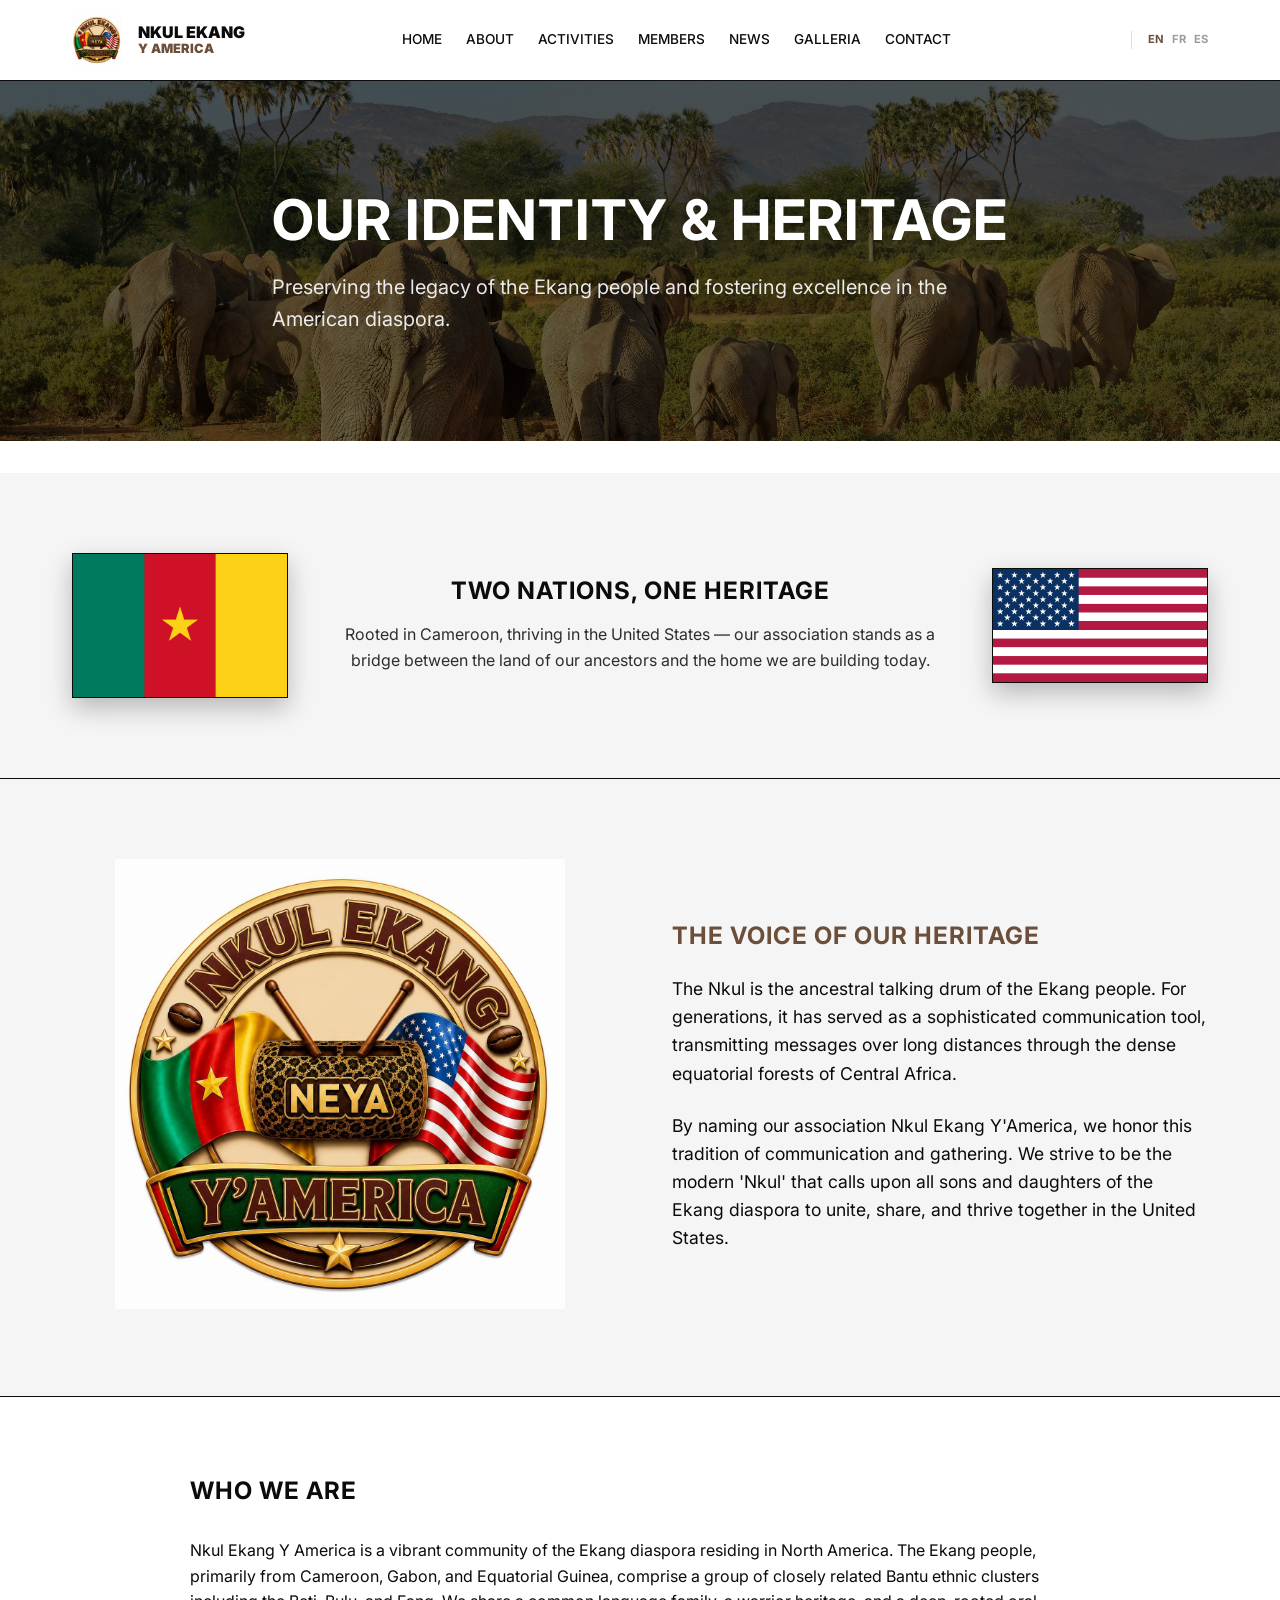
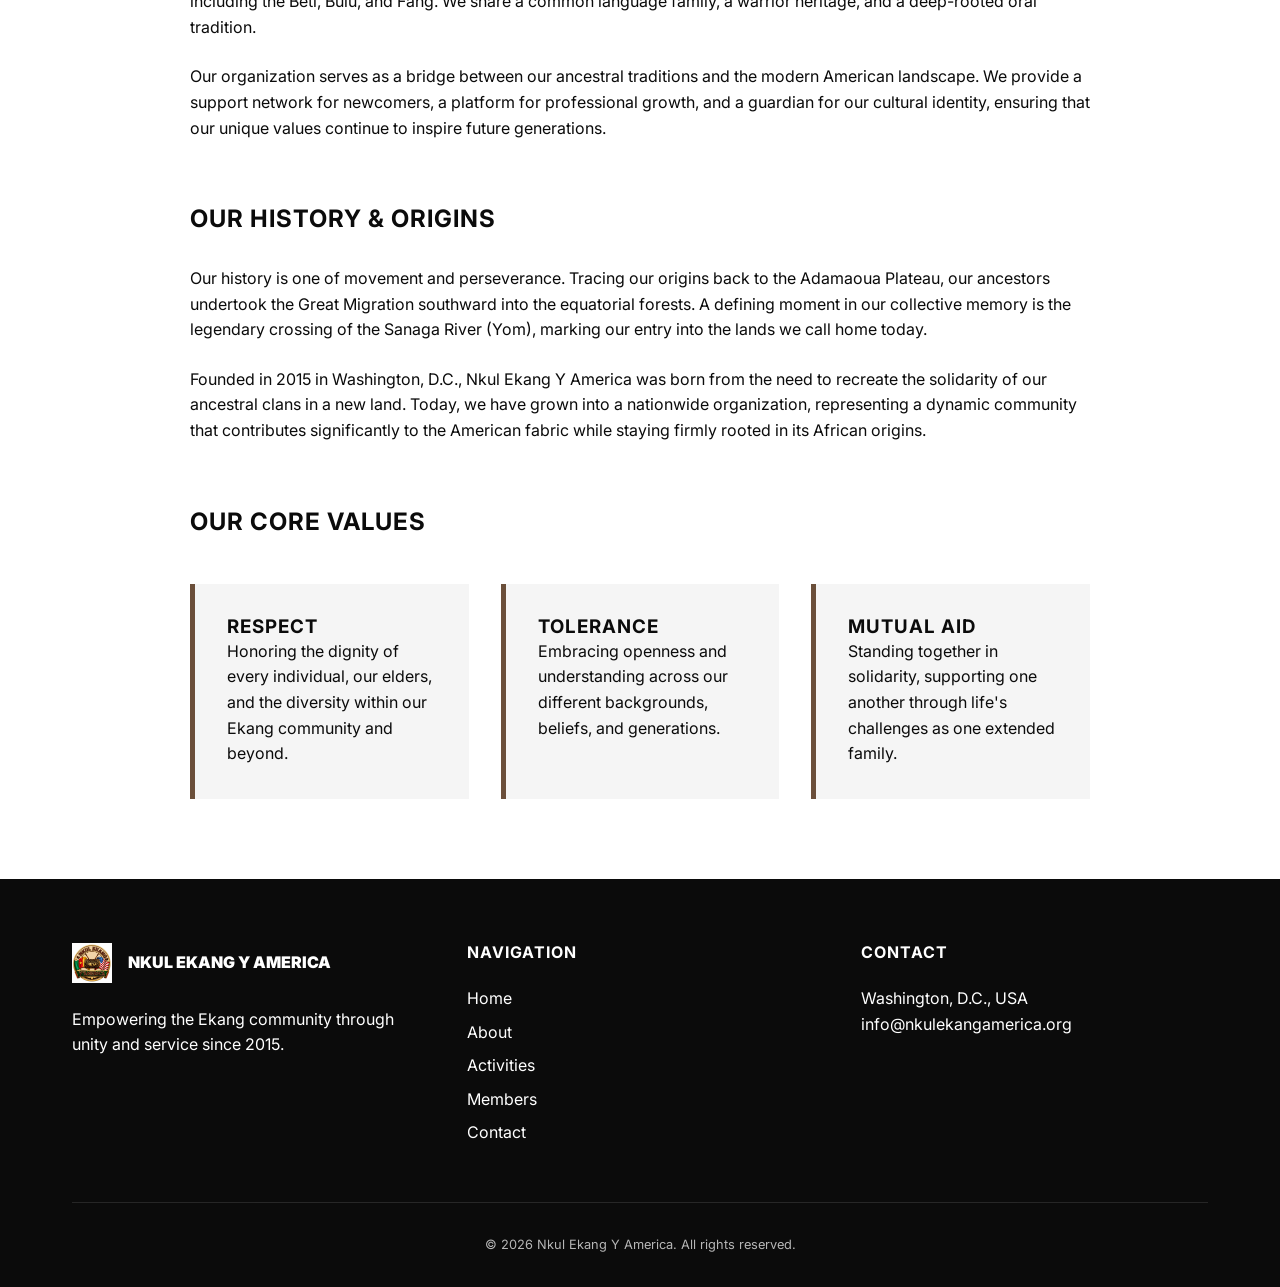
==== about.html @ 3b7aee6e "Retire la section Mvet et met a jour les valeurs de la page about Remplace Unity/Integrity/Excellenc" ====
<!DOCTYPE html>
<html lang="en">
<head>
    <meta charset="UTF-8">
    <meta name="viewport" content="width=device-width, initial-scale=1.0">
    <title>About Us | Nkul Ekang Y America</title>
    
    <!-- Open Graph / Facebook -->
    <meta property="og:type" content="website">
    <meta property="og:url" content="https://nkulekangamerica.org/about.html">
    <meta property="og:title" content="About Us | Nkul Ekang Y America">
    <meta property="og:description" content="Preserving the legacy of the Ekang people and fostering excellence in the American diaspora.">
    <meta property="og:image" content="https://nkulekangamerica.org/assets/images/baniereabout.jpg">

    <!-- Twitter -->
    <meta property="twitter:card" content="summary_large_image">
    <meta property="twitter:url" content="https://nkulekangamerica.org/about.html">
    <meta property="twitter:title" content="About Us | Nkul Ekang Y America">
    <meta property="twitter:description" content="Preserving the legacy of the Ekang people and fostering excellence in the American diaspora.">
    <meta property="twitter:image" content="https://nkulekangamerica.org/assets/images/baniereabout.jpg">

    <link rel="preconnect" href="https://fonts.googleapis.com">
    <link rel="preconnect" href="https://fonts.gstatic.com" crossorigin>
    <link href="https://fonts.googleapis.com/css2?family=Inter:wght@400;500;700;900&display=swap" rel="stylesheet">
    <link rel="stylesheet" href="assets/css/style.css">
    <style>
        .about-content {
            max-width: 900px;
            margin: 0 auto;
        }
        .values-grid {
            display: grid;
            grid-template-columns: repeat(auto-fit, minmax(250px, 1fr));
            gap: 2rem;
            margin-top: 3rem;
        }
        .value-card {
            border-left: 5px solid var(--color-brown);
            background: var(--color-gray-light);
            padding: 2rem;
        }

        /* Unity section: Cameroon flag left, United States flag right */
        .unity-section {
            background: var(--color-gray-light);
            border-bottom: 1px solid var(--color-black);
        }
        .unity-grid {
            display: grid;
            grid-template-columns: 1fr minmax(0, 640px) 1fr;
            align-items: center;
            gap: 2rem;
        }
        .unity-flag {
            display: flex;
            justify-content: center;
        }
        .unity-flag img {
            width: 100%;
            max-width: 300px;
            height: auto;
            border: 1px solid var(--color-black);
            box-shadow: 0 10px 24px rgba(0,0,0,0.25);
        }
        .unity-text {
            text-align: center;
        }
        .unity-text h2 {
            margin-bottom: 1rem;
        }
        .unity-text p {
            opacity: 0.85;
        }

        @media (max-width: 900px) {
            .unity-grid {
                grid-template-columns: 1fr;
                justify-items: center;
                gap: 1.5rem;
            }
            .unity-text {
                order: 2;
            }
            .unity-flag.flag-left { order: 1; }
            .unity-flag.flag-right { order: 3; }
            .unity-flag img {
                max-width: 180px;
            }
        }

        @media (max-width: 480px) {
            .unity-flag img {
                max-width: 140px;
            }
        }
    </style>
</head>
<body>
    <header>
        <div class="container">
            <nav>
                <a href="index.html" class="logo">
                    <img src="assets/images/logos/logo.jpg" alt="Logo" style="height: 50px;">
                    <div class="logo-text">
                        <span>Nkul Ekang</span>
                        <span>Y America</span>
                    </div>
                </a>
                <div class="nav-links">
                    <a href="index.html" data-i18n="nav-home">Home</a>
                    <a href="about.html" data-i18n="nav-about">About</a>
                    <a href="activities.html" data-i18n="nav-activities">Activities</a>
                    <a href="members.html" data-i18n="nav-members">Members</a>
                    <a href="news.html" data-i18n="nav-news">News</a>
                    <a href="galleria.html" data-i18n="nav-galleria">Galleria</a>
                    <a href="contact.html" data-i18n="nav-contact">Contact</a>
                </div>
                <div class="lang-switcher">
                    <span class="lang-btn active" data-lang="en">EN</span>
                    <span class="lang-btn" data-lang="fr">FR</span>
                    <span class="lang-btn" data-lang="es">ES</span>
                </div>
                <button class="menu-toggle" aria-label="Toggle Menu">
                    <span></span>
                    <span></span>
                    <span></span>
                </button>
            </nav>
        </div>
    </header>

    <main>
        <section class="page-banner" style="background-image: url('assets/images/baniereabout.jpg');">
            <div class="container">
                <h1 data-i18n="about-hero-title">Our Identity & Heritage</h1>
                <p style="font-size: 1.25rem; opacity: 0.9; margin-top: 1rem; max-width: 700px;" data-i18n="about-hero-subtitle">Preserving the legacy of the Ekang people and fostering excellence in the American diaspora.</p>
            </div>
        </section>

        <section class="unity-section">
            <div class="container">
                <div class="unity-grid">
                    <div class="unity-flag flag-left">
                        <img src="assets/images/flags/cameroon.png" alt="Flag of Cameroon">
                    </div>
                    <div class="unity-text">
                        <h2 data-i18n="unity-title">Two Nations, One Heritage</h2>
                        <p data-i18n="unity-desc">Rooted in Cameroon, thriving in the United States &mdash; our association stands as a bridge between the land of our ancestors and the home we are building today.</p>
                    </div>
                    <div class="unity-flag flag-right">
                        <img src="assets/images/flags/usa.png" alt="Flag of the United States">
                    </div>
                </div>
            </div>
        </section>

        <section style="background: var(--color-gray-light); border-bottom: 1px solid var(--color-black);">
            <div class="container">
                <div class="about-content-split" style="display: grid; grid-template-columns: 1fr 1fr; gap: 4rem; align-items: center;">
                    <div style="text-align: center;">
                        <img src="assets/images/logos/logo.jpg" alt="Nkul Ekang Logo" style="width: 100%; max-width: 450px;">
                    </div>
                    <div>
                        <h2 style="margin-bottom: 1.5rem; color: var(--color-brown);" data-i18n="about-voice-title">The Voice of Our Heritage</h2>
                        <p style="font-size: 1.1rem; margin-bottom: 1.5rem;" data-i18n="about-voice-p1">The <strong>Nkul</strong> is the ancestral talking drum of the Ekang people. For generations, it has served as a sophisticated communication tool, transmitting messages over long distances through the dense equatorial forests of Central Africa.</p>
                        <p style="font-size: 1.1rem;" data-i18n="about-voice-p2">By naming our association <strong>Nkul Ekang Y'America</strong>, we honor this tradition of communication and gathering. We strive to be the modern "Nkul" that calls upon all sons and daughters of the Ekang diaspora to unite, share, and thrive together in the United States.</p>
                    </div>
                </div>
            </div>
        </section>

        <section>
            <div class="container">
                <div class="about-content">
                    <h2 style="margin-bottom: 2rem;" data-i18n="about-who-title">Who We Are</h2>
                    <p style="margin-bottom: 1.5rem;" data-i18n="about-who-p1">Nkul Ekang Y America is a vibrant community of the Ekang diaspora residing in North America. The Ekang people, primarily from Cameroon, Gabon, and Equatorial Guinea, comprise a group of closely related Bantu ethnic clusters including the <strong>Beti, Bulu, and Fang</strong>. We share a common language family, a warrior heritage, and a deep-rooted oral tradition.</p>
                    <p style="margin-bottom: 1.5rem;" data-i18n="about-who-p2">Our organization serves as a bridge between our ancestral traditions and the modern American landscape. We provide a support network for newcomers, a platform for professional growth, and a guardian for our cultural identity, ensuring that our unique values continue to inspire future generations.</p>

                    <h2 style="margin-top: 4rem; margin-bottom: 2rem;" data-i18n="about-history-title">Our History & Origins</h2>
                    <p style="margin-bottom: 1.5rem;" data-i18n="about-history-p1">Our history is one of movement and perseverance. Tracing our origins back to the Adamaoua Plateau, our ancestors undertook the <strong>Great Migration</strong> southward into the equatorial forests. A defining moment in our collective memory is the legendary crossing of the <strong>Sanaga River (Yom)</strong>, marking our entry into the lands we call home today.</p>
                    <p data-i18n="about-history-p2">Founded in 2015 in Washington, D.C., Nkul Ekang Y America was born from the need to recreate the solidarity of our ancestral clans in a new land. Today, we have grown into a nationwide organization, representing a dynamic community that contributes significantly to the American fabric while staying firmly rooted in its African origins.</p>

                    <h2 style="margin-top: 4rem; margin-bottom: 2rem;" data-i18n="about-values-title">Our Core Values</h2>
                    <div class="values-grid">
                        <div class="value-card">
                            <h3 data-i18n="value-respect-title">Respect</h3>
                            <p data-i18n="value-respect-desc">Honoring the dignity of every individual, our elders, and the diversity within our Ekang community and beyond.</p>
                        </div>
                        <div class="value-card">
                            <h3 data-i18n="value-tolerance-title">Tolerance</h3>
                            <p data-i18n="value-tolerance-desc">Embracing openness and understanding across our different backgrounds, beliefs, and generations.</p>
                        </div>
                        <div class="value-card">
                            <h3 data-i18n="value-entraide-title">Mutual Aid</h3>
                            <p data-i18n="value-entraide-desc">Standing together in solidarity, supporting one another through life's challenges as one extended family.</p>
                        </div>
                    </div>
                </div>
            </div>
        </section>
    </main>

    <footer>
        <div class="container">
            <div class="footer-grid">
                <div>
                    <div class="logo" style="display: flex; align-items: center; gap: 1rem; margin-bottom: 1.5rem;">
                        <img src="assets/images/logos/logo.jpg" alt="Logo" style="height: 40px;">
                        <span>Nkul Ekang Y America</span>
                    </div>
                    <p data-i18n="footer-desc">Empowering the Ekang community through unity and service since 2015.</p>
                </div>
                <div>
                    <h4 style="margin-bottom: 1.5rem;" data-i18n="footer-nav">Navigation</h4>
                    <ul style="list-style: none;">
                        <li style="margin-bottom: 0.5rem;"><a href="index.html" data-i18n="nav-home">Home</a></li>
                        <li style="margin-bottom: 0.5rem;"><a href="about.html" data-i18n="nav-about">About</a></li>
                        <li style="margin-bottom: 0.5rem;"><a href="activities.html" data-i18n="nav-activities">Activities</a></li>
                        <li style="margin-bottom: 0.5rem;"><a href="members.html" data-i18n="nav-members">Members</a></li>
                        <li style="margin-bottom: 0.5rem;"><a href="contact.html" data-i18n="nav-contact">Contact</a></li>
                    </ul>
                </div>
                <div>
                    <h4 style="margin-bottom: 1.5rem;" data-i18n="footer-contact">Contact</h4>
                    <p data-i18n="footer-addr-dc">Washington, D.C., USA</p>
                    <p>info@nkulekangamerica.org</p>
                </div>
            </div>
            <div class="footer-bottom">
                &copy; 2026 Nkul Ekang Y America. <span data-i18n="rights">All rights reserved.</span>
            </div>
        </div>
    </footer>

    <script src="assets/js/translations.js"></script>
    <script>
        const menuToggle = document.querySelector('.menu-toggle');
        const navLinks = document.querySelector('.nav-links');

        menuToggle.addEventListener('click', () => {
            navLinks.classList.toggle('active');
        });

        // Close menu when clicking a link
        document.querySelectorAll('.nav-links a').forEach(link => {
            link.addEventListener('click', () => {
                navLinks.classList.remove('active');
            });
        });
    </script>
</body>
</html>
---- assets/css/style.css ----
/* 
   NKUL EKANG Y AMERICA - DESIGN SYSTEM
   Theme: Institutional, Minimalist, Sharp
*/

:root {
    --color-black: #0B0B0B;
    --color-white: #FFFFFF;
    --color-brown: #6B4F3A;
    --color-yellow: #D6B65F;
    --color-gray-light: #F5F5F5;
    --font-main: 'Inter', system-ui, -apple-system, sans-serif;
    --container-width: 1200px;
    --spacing-base: 1rem;
}

/* Base Reset */
* {
    margin: 0;
    padding: 0;
    box-sizing: border-box;
}

body {
    font-family: var(--font-main);
    background-color: var(--color-white);
    color: var(--color-black);
    line-height: 1.6;
    overflow-x: hidden;
}

/* Typography */
h1, h2, h3, h4 {
    text-transform: uppercase;
    letter-spacing: 1px;
    font-weight: 700;
    line-height: 1.2;
}

a {
    text-decoration: none;
    color: inherit;
    transition: color 0.3s ease;
}

/* Layout Elements */
.container {
    max-width: var(--container-width);
    margin: 0 auto;
    padding: 0 2rem;
}

section {
    padding: 5rem 0;
}

/* Header & Navigation */
header {
    background: var(--color-white);
    border-bottom: 1px solid var(--color-black);
    position: sticky;
    top: 0;
    z-index: 1000;
}

nav {
    display: flex;
    justify-content: space-between;
    align-items: center;
    height: 80px;
}

.logo {
    font-size: 1rem;
    font-weight: 900;
    text-transform: uppercase;
    display: flex;
    align-items: center;
    gap: 1rem;
}

.logo-text {
    display: flex;
    flex-direction: column;
    line-height: 1.1;
}

.logo-text span:last-child {
    font-size: 0.8rem;
    color: var(--color-brown);
}

.nav-links {
    display: flex;
    gap: 1.5rem;
}

.nav-links a {
    font-weight: 500;
    font-size: 0.85rem;
    text-transform: uppercase;
}

.nav-links a:hover {
    color: var(--color-brown);
}

.lang-switcher {
    display: flex;
    gap: 0.5rem;
    margin-left: 1.5rem;
    border-left: 1px solid #ddd;
    padding-left: 1rem;
}

.lang-btn {
    font-size: 0.7rem;
    font-weight: 700;
    cursor: pointer;
    opacity: 0.4;
    transition: opacity 0.3s;
    text-transform: uppercase;
}

.lang-btn.active {
    opacity: 1;
    color: var(--color-brown);
}

.lang-btn:hover {
    opacity: 1;
}

.menu-toggle {
    display: none;
    flex-direction: column;
    gap: 6px;
    cursor: pointer;
    background: none;
    border: none;
    padding: 10px;
}

.menu-toggle span {
    display: block;
    width: 25px;
    height: 2px;
    background-color: var(--color-black);
    transition: 0.3s;
}

/* Components - NO BORDER RADIUS */
.btn {
    display: inline-block;
    padding: 1rem 2rem;
    background: var(--color-black);
    color: var(--color-white);
    border: none;
    text-transform: uppercase;
    font-weight: 700;
    font-size: 0.8rem;
    cursor: pointer;
    transition: background 0.3s ease;
}

.btn:hover {
    background: var(--color-brown);
}

.btn-alt {
    background: var(--color-yellow);
    color: var(--color-black);
}

.btn-alt:hover {
    background: #c2a353;
}

/* Sharp Cards */
.card {
    border: 1px solid #e0e0e0;
    padding: 2rem;
}

/* Page Banner System */
.page-banner {
    height: 40vh;
    display: flex;
    align-items: center;
    background-size: cover;
    background-position: center;
    position: relative;
    color: var(--color-white);
    margin-bottom: 2rem;
}

.page-banner::before {
    content: '';
    position: absolute;
    top: 0;
    left: 0;
    width: 100%;
    height: 100%;
    background: rgba(0, 0, 0, 0.6);
}

.page-banner .container {
    position: relative;
    z-index: 2;
}

.page-banner h1 {
    font-size: 3.5rem;
    margin: 0;
}

/* Footer */
footer {
    background: var(--color-black);
    color: var(--color-white);
    padding: 4rem 0 2rem;
}

.footer-grid {
    display: grid;
    grid-template-columns: repeat(auto-fit, minmax(200px, 1fr));
    gap: 3rem;
    margin-bottom: 3rem;
}

.footer-bottom {
    border-top: 1px solid #333;
    padding-top: 2rem;
    font-size: 0.8rem;
    text-align: center;
    opacity: 0.7;
}

/* Responsiveness */
@media (max-width: 768px) {
    nav {
        height: 70px;
    }

    .menu-toggle {
        display: flex;
    }

    .nav-links {
        display: none;
        position: absolute;
        top: 70px;
        left: 0;
        width: 100%;
        background: var(--color-white);
        flex-direction: column;
        padding: 2rem;
        gap: 1.5rem;
        border-bottom: 1px solid var(--color-black);
        z-index: 1001; /* Above everything */
    }

    .nav-links.active {
        display: flex;
    }

    .nav-links a {
        font-size: 1rem;
        width: 100%;
        text-align: center;
    }

    .lang-switcher {
        margin-left: auto;
        margin-right: 1rem;
        border-left: none;
        padding-left: 0;
    }

    .page-banner h1 {
        font-size: 2.2rem;
    }

    section {
        padding: 3rem 0;
    }
    
    h1 { font-size: 2.2rem; }
    h2 { font-size: 1.8rem; }

    .container {
        padding: 0 1.5rem;
    }

    /* Grid adjustments for mobile */
    .footer-grid, 
    .stats-grid, 
    .values-grid,
    .members-grid {
        grid-template-columns: 1fr !important;
        gap: 2rem;
    }

    /* Specific layout fixes for About and Home */
    .about-content-split {
        grid-template-columns: 1fr !important;
        text-align: center;
        gap: 2rem !important;
    }

    .about-content-split img {
        max-width: 350px !important;
        width: 100%;
        margin: 0 auto;
    }
}
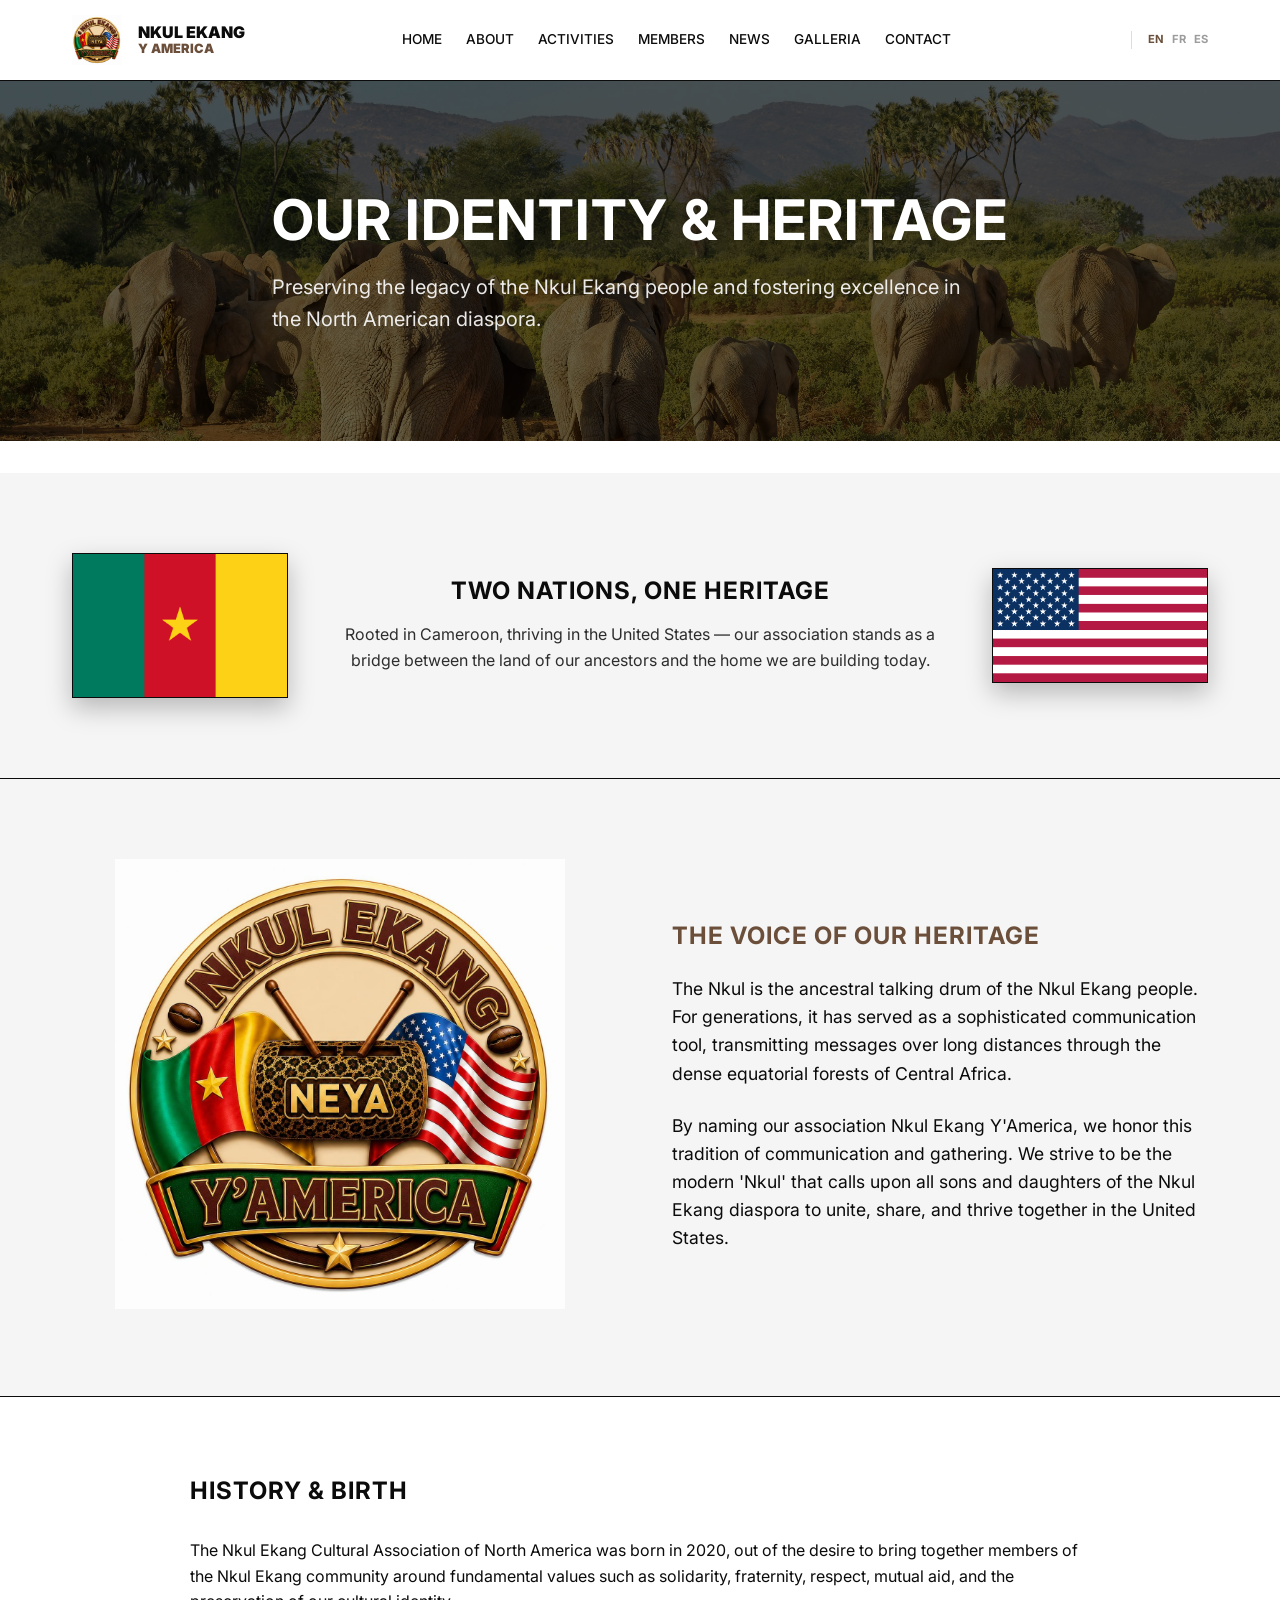
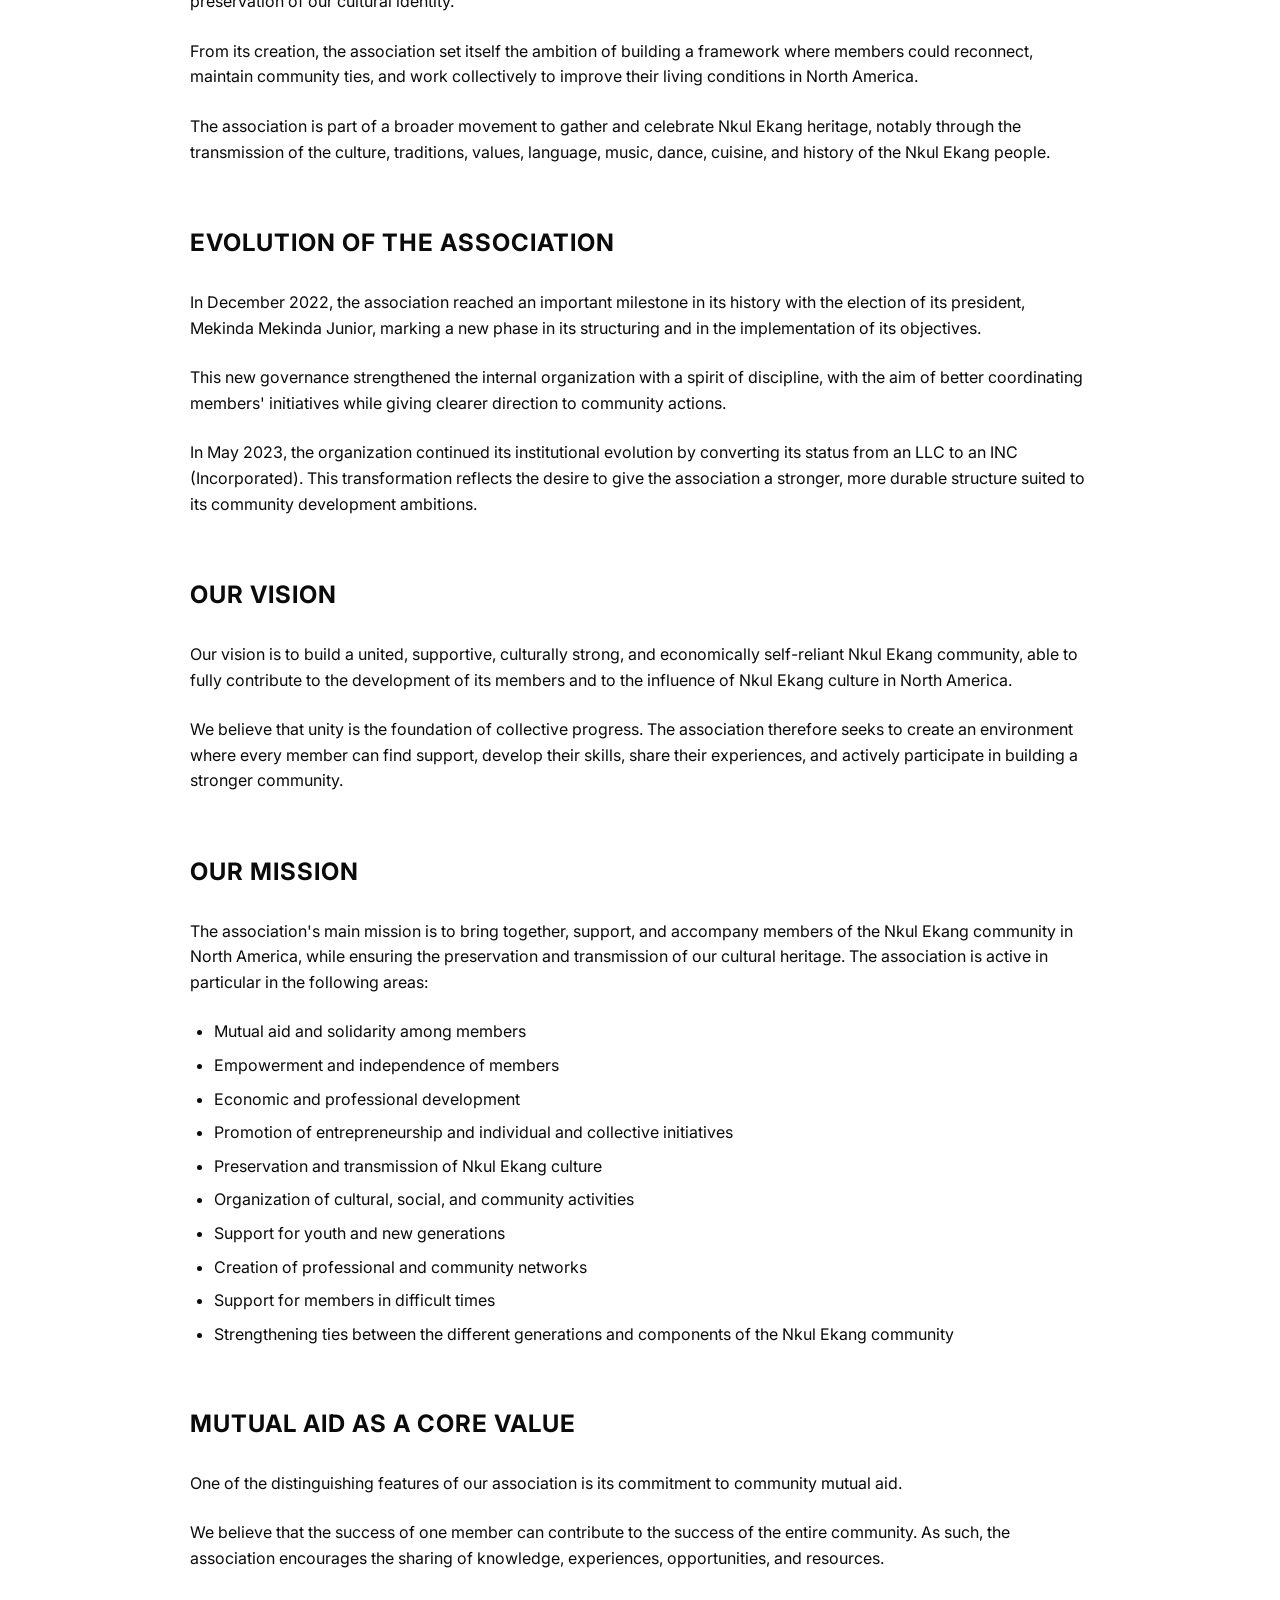
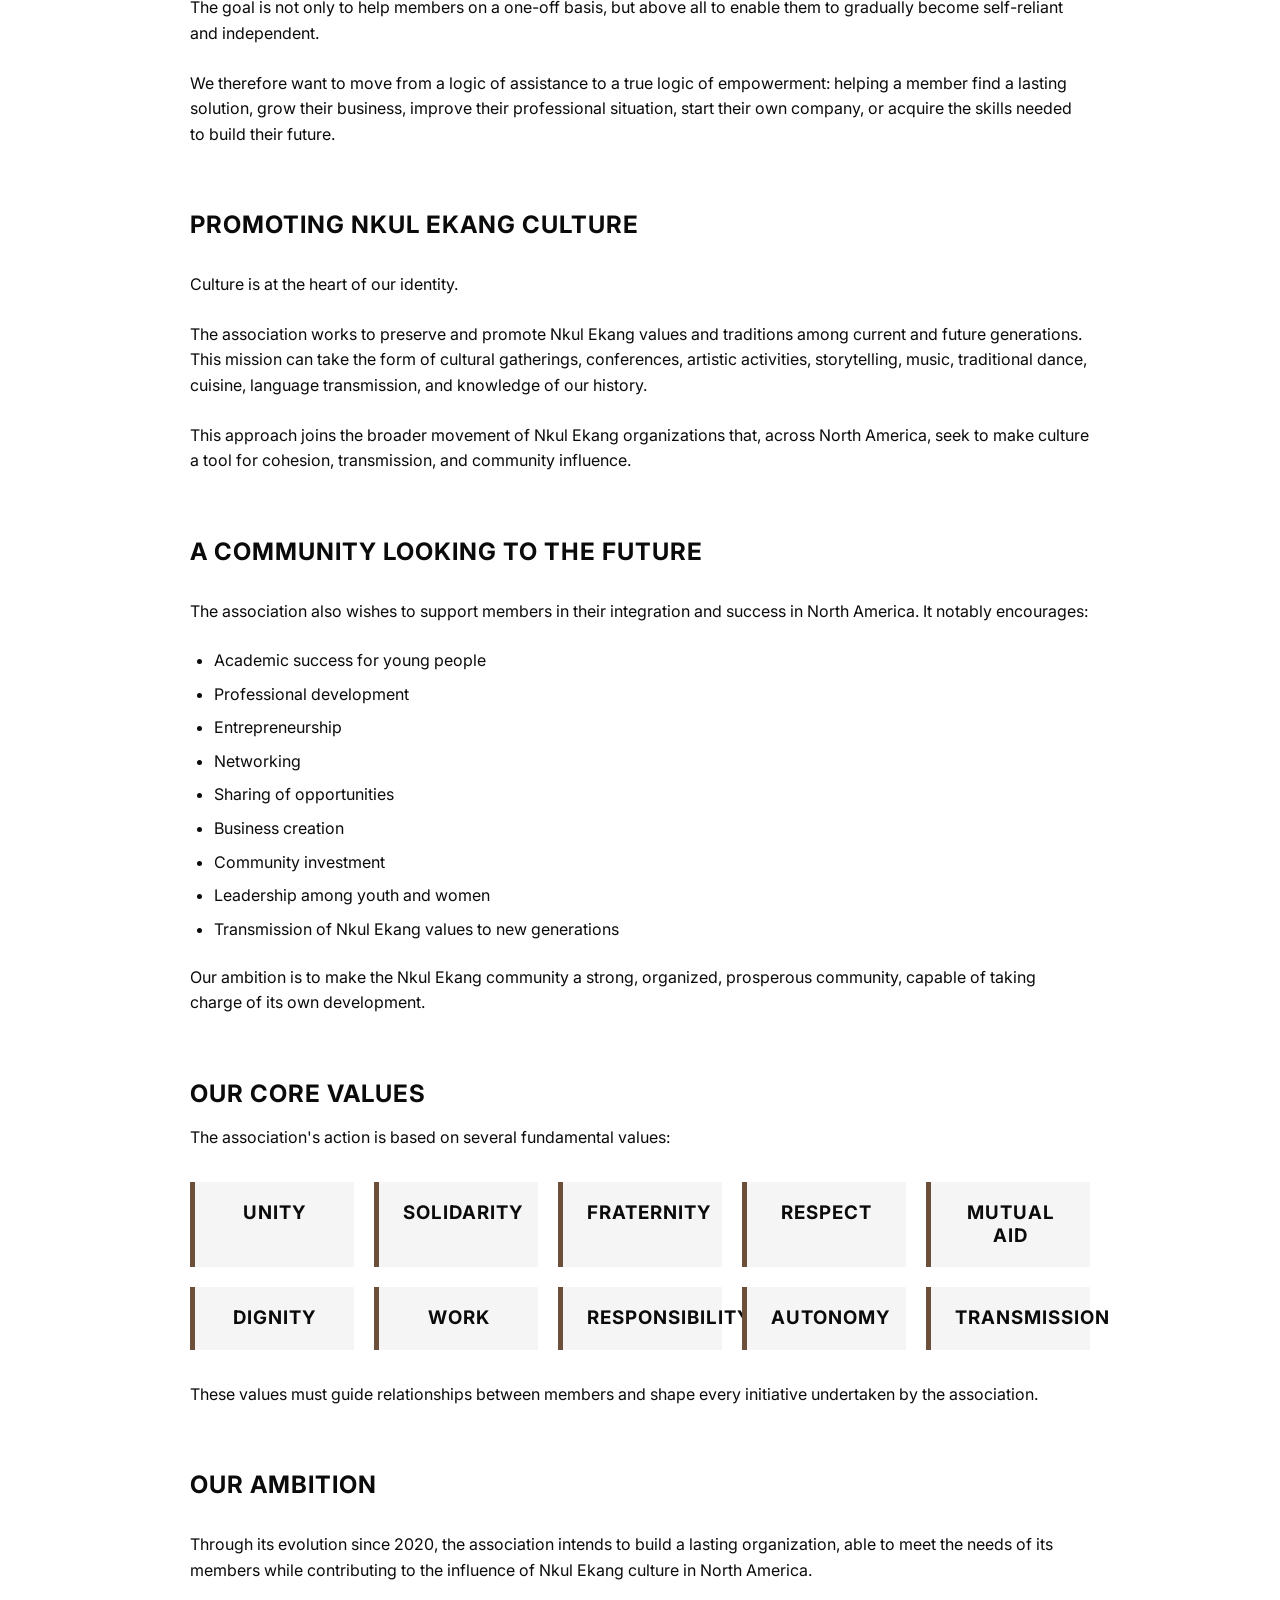
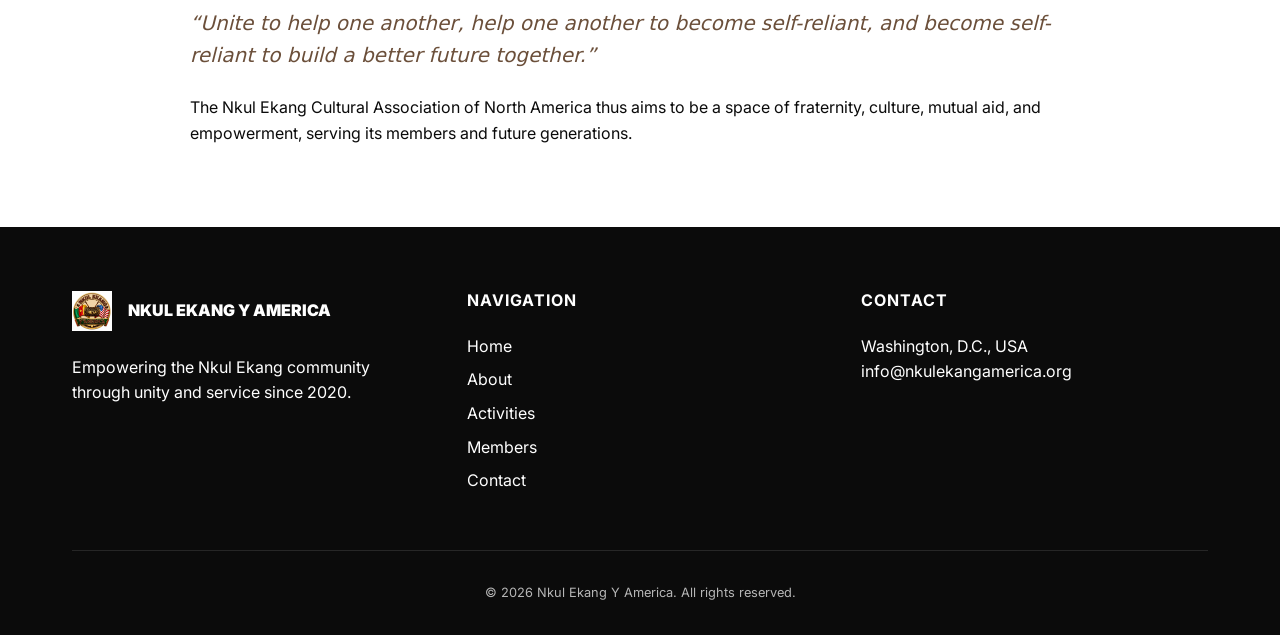
==== commit 19070456: "Reecrit la page about avec l'histoire reelle de Nkul Ekang Remplace le recit fictif (fondation 2015," ====
--- a/about.html
+++ b/about.html
@@ -9,14 +9,14 @@
     <meta property="og:type" content="website">
     <meta property="og:url" content="https://nkulekangamerica.org/about.html">
     <meta property="og:title" content="About Us | Nkul Ekang Y America">
-    <meta property="og:description" content="Preserving the legacy of the Ekang people and fostering excellence in the American diaspora.">
+    <meta property="og:description" content="Preserving the legacy of the Nkul Ekang people and fostering excellence in the North American diaspora.">
     <meta property="og:image" content="https://nkulekangamerica.org/assets/images/baniereabout.jpg">
 
     <!-- Twitter -->
     <meta property="twitter:card" content="summary_large_image">
     <meta property="twitter:url" content="https://nkulekangamerica.org/about.html">
     <meta property="twitter:title" content="About Us | Nkul Ekang Y America">
-    <meta property="twitter:description" content="Preserving the legacy of the Ekang people and fostering excellence in the American diaspora.">
+    <meta property="twitter:description" content="Preserving the legacy of the Nkul Ekang people and fostering excellence in the North American diaspora.">
     <meta property="twitter:image" content="https://nkulekangamerica.org/assets/images/baniereabout.jpg">
 
     <link rel="preconnect" href="https://fonts.googleapis.com">
@@ -30,14 +30,25 @@
         }
         .values-grid {
             display: grid;
-            grid-template-columns: repeat(auto-fit, minmax(250px, 1fr));
-            gap: 2rem;
-            margin-top: 3rem;
+            grid-template-columns: repeat(auto-fit, minmax(160px, 1fr));
+            gap: 1.25rem;
         }
         .value-card {
             border-left: 5px solid var(--color-brown);
             background: var(--color-gray-light);
-            padding: 2rem;
+            padding: 1.25rem 1.5rem;
+            text-align: center;
+        }
+        .value-card h3 {
+            margin: 0;
+        }
+        .mission-list ul {
+            margin: 0 0 1.5rem 0;
+            padding-left: 1.5rem;
+        }
+        .mission-list li {
+            margin-bottom: 0.6rem;
+            line-height: 1.5;
         }
 
         /* Unity section: Cameroon flag left, United States flag right */
@@ -133,7 +144,7 @@
         <section class="page-banner" style="background-image: url('assets/images/baniereabout.jpg');">
             <div class="container">
                 <h1 data-i18n="about-hero-title">Our Identity & Heritage</h1>
-                <p style="font-size: 1.25rem; opacity: 0.9; margin-top: 1rem; max-width: 700px;" data-i18n="about-hero-subtitle">Preserving the legacy of the Ekang people and fostering excellence in the American diaspora.</p>
+                <p style="font-size: 1.25rem; opacity: 0.9; margin-top: 1rem; max-width: 700px;" data-i18n="about-hero-subtitle">Preserving the legacy of the Nkul Ekang people and fostering excellence in the North American diaspora.</p>
             </div>
         </section>
 
@@ -162,8 +173,8 @@
                     </div>
                     <div>
                         <h2 style="margin-bottom: 1.5rem; color: var(--color-brown);" data-i18n="about-voice-title">The Voice of Our Heritage</h2>
-                        <p style="font-size: 1.1rem; margin-bottom: 1.5rem;" data-i18n="about-voice-p1">The <strong>Nkul</strong> is the ancestral talking drum of the Ekang people. For generations, it has served as a sophisticated communication tool, transmitting messages over long distances through the dense equatorial forests of Central Africa.</p>
-                        <p style="font-size: 1.1rem;" data-i18n="about-voice-p2">By naming our association <strong>Nkul Ekang Y'America</strong>, we honor this tradition of communication and gathering. We strive to be the modern "Nkul" that calls upon all sons and daughters of the Ekang diaspora to unite, share, and thrive together in the United States.</p>
+                        <p style="font-size: 1.1rem; margin-bottom: 1.5rem;" data-i18n="about-voice-p1">The <strong>Nkul</strong> is the ancestral talking drum of the Nkul Ekang people. For generations, it has served as a sophisticated communication tool, transmitting messages over long distances through the dense equatorial forests of Central Africa.</p>
+                        <p style="font-size: 1.1rem;" data-i18n="about-voice-p2">By naming our association <strong>Nkul Ekang Y'America</strong>, we honor this tradition of communication and gathering. We strive to be the modern "Nkul" that calls upon all sons and daughters of the Nkul Ekang diaspora to unite, share, and thrive together in the United States.</p>
                     </div>
                 </div>
             </div>
@@ -172,29 +183,85 @@
         <section>
             <div class="container">
                 <div class="about-content">
-                    <h2 style="margin-bottom: 2rem;" data-i18n="about-who-title">Who We Are</h2>
-                    <p style="margin-bottom: 1.5rem;" data-i18n="about-who-p1">Nkul Ekang Y America is a vibrant community of the Ekang diaspora residing in North America. The Ekang people, primarily from Cameroon, Gabon, and Equatorial Guinea, comprise a group of closely related Bantu ethnic clusters including the <strong>Beti, Bulu, and Fang</strong>. We share a common language family, a warrior heritage, and a deep-rooted oral tradition.</p>
-                    <p style="margin-bottom: 1.5rem;" data-i18n="about-who-p2">Our organization serves as a bridge between our ancestral traditions and the modern American landscape. We provide a support network for newcomers, a platform for professional growth, and a guardian for our cultural identity, ensuring that our unique values continue to inspire future generations.</p>
-
-                    <h2 style="margin-top: 4rem; margin-bottom: 2rem;" data-i18n="about-history-title">Our History & Origins</h2>
-                    <p style="margin-bottom: 1.5rem;" data-i18n="about-history-p1">Our history is one of movement and perseverance. Tracing our origins back to the Adamaoua Plateau, our ancestors undertook the <strong>Great Migration</strong> southward into the equatorial forests. A defining moment in our collective memory is the legendary crossing of the <strong>Sanaga River (Yom)</strong>, marking our entry into the lands we call home today.</p>
-                    <p data-i18n="about-history-p2">Founded in 2015 in Washington, D.C., Nkul Ekang Y America was born from the need to recreate the solidarity of our ancestral clans in a new land. Today, we have grown into a nationwide organization, representing a dynamic community that contributes significantly to the American fabric while staying firmly rooted in its African origins.</p>
-
-                    <h2 style="margin-top: 4rem; margin-bottom: 2rem;" data-i18n="about-values-title">Our Core Values</h2>
+                    <h2 style="margin-bottom: 2rem;" data-i18n="about-history-title">History & Birth</h2>
+                    <p style="margin-bottom: 1.5rem;" data-i18n="about-history-p1">The Nkul Ekang Cultural Association of North America was born in 2020, out of the desire to bring together members of the Nkul Ekang community around fundamental values such as solidarity, fraternity, respect, mutual aid, and the preservation of our cultural identity.</p>
+                    <p style="margin-bottom: 1.5rem;" data-i18n="about-history-p2">From its creation, the association set itself the ambition of building a framework where members could reconnect, maintain community ties, and work collectively to improve their living conditions in North America.</p>
+                    <p data-i18n="about-history-p3">The association is part of a broader movement to gather and celebrate Nkul Ekang heritage, notably through the transmission of the culture, traditions, values, language, music, dance, cuisine, and history of the Nkul Ekang people.</p>
+
+                    <h2 style="margin-top: 4rem; margin-bottom: 2rem;" data-i18n="about-evolution-title">Evolution of the Association</h2>
+                    <p style="margin-bottom: 1.5rem;" data-i18n="about-evolution-p1">In December 2022, the association reached an important milestone in its history with the election of its president, <strong>Mekinda Mekinda Junior</strong>, marking a new phase in its structuring and in the implementation of its objectives.</p>
+                    <p style="margin-bottom: 1.5rem;" data-i18n="about-evolution-p2">This new governance strengthened the internal organization with a spirit of discipline, with the aim of better coordinating members' initiatives while giving clearer direction to community actions.</p>
+                    <p data-i18n="about-evolution-p3">In May 2023, the organization continued its institutional evolution by converting its status from an LLC to an INC (Incorporated). This transformation reflects the desire to give the association a stronger, more durable structure suited to its community development ambitions.</p>
+
+                    <h2 style="margin-top: 4rem; margin-bottom: 2rem;" data-i18n="about-vision-title">Our Vision</h2>
+                    <p style="margin-bottom: 1.5rem;" data-i18n="about-vision-p1">Our vision is to build a united, supportive, culturally strong, and economically self-reliant Nkul Ekang community, able to fully contribute to the development of its members and to the influence of Nkul Ekang culture in North America.</p>
+                    <p data-i18n="about-vision-p2">We believe that unity is the foundation of collective progress. The association therefore seeks to create an environment where every member can find support, develop their skills, share their experiences, and actively participate in building a stronger community.</p>
+
+                    <h2 style="margin-top: 4rem; margin-bottom: 2rem;" data-i18n="about-mission-title">Our Mission</h2>
+                    <p style="margin-bottom: 1.5rem;" data-i18n="about-mission-intro">The association's main mission is to bring together, support, and accompany members of the Nkul Ekang community in North America, while ensuring the preservation and transmission of our cultural heritage. The association is active in particular in the following areas:</p>
+                    <div class="mission-list" data-i18n="about-mission-list">
+                        <ul>
+                            <li>Mutual aid and solidarity among members</li>
+                            <li>Empowerment and independence of members</li>
+                            <li>Economic and professional development</li>
+                            <li>Promotion of entrepreneurship and individual and collective initiatives</li>
+                            <li>Preservation and transmission of Nkul Ekang culture</li>
+                            <li>Organization of cultural, social, and community activities</li>
+                            <li>Support for youth and new generations</li>
+                            <li>Creation of professional and community networks</li>
+                            <li>Support for members in difficult times</li>
+                            <li>Strengthening ties between the different generations and components of the Nkul Ekang community</li>
+                        </ul>
+                    </div>
+
+                    <h2 style="margin-top: 4rem; margin-bottom: 2rem;" data-i18n="about-entraide-title">Mutual Aid as a Core Value</h2>
+                    <p style="margin-bottom: 1.5rem;" data-i18n="about-entraide-p1">One of the distinguishing features of our association is its commitment to community mutual aid.</p>
+                    <p style="margin-bottom: 1.5rem;" data-i18n="about-entraide-p2">We believe that the success of one member can contribute to the success of the entire community. As such, the association encourages the sharing of knowledge, experiences, opportunities, and resources.</p>
+                    <p style="margin-bottom: 1.5rem;" data-i18n="about-entraide-p3">The goal is not only to help members on a one-off basis, but above all to enable them to gradually become self-reliant and independent.</p>
+                    <p data-i18n="about-entraide-p4">We therefore want to move from a logic of assistance to a true logic of empowerment: helping a member find a lasting solution, grow their business, improve their professional situation, start their own company, or acquire the skills needed to build their future.</p>
+
+                    <h2 style="margin-top: 4rem; margin-bottom: 2rem;" data-i18n="about-culture-title">Promoting Nkul Ekang Culture</h2>
+                    <p style="margin-bottom: 1.5rem;" data-i18n="about-culture-p1">Culture is at the heart of our identity.</p>
+                    <p style="margin-bottom: 1.5rem;" data-i18n="about-culture-p2">The association works to preserve and promote Nkul Ekang values and traditions among current and future generations. This mission can take the form of cultural gatherings, conferences, artistic activities, storytelling, music, traditional dance, cuisine, language transmission, and knowledge of our history.</p>
+                    <p data-i18n="about-culture-p3">This approach joins the broader movement of Nkul Ekang organizations that, across North America, seek to make culture a tool for cohesion, transmission, and community influence.</p>
+
+                    <h2 style="margin-top: 4rem; margin-bottom: 2rem;" data-i18n="about-future-title">A Community Looking to the Future</h2>
+                    <p style="margin-bottom: 1.5rem;" data-i18n="about-future-intro">The association also wishes to support members in their integration and success in North America. It notably encourages:</p>
+                    <div class="mission-list" data-i18n="about-future-list">
+                        <ul>
+                            <li>Academic success for young people</li>
+                            <li>Professional development</li>
+                            <li>Entrepreneurship</li>
+                            <li>Networking</li>
+                            <li>Sharing of opportunities</li>
+                            <li>Business creation</li>
+                            <li>Community investment</li>
+                            <li>Leadership among youth and women</li>
+                            <li>Transmission of Nkul Ekang values to new generations</li>
+                        </ul>
+                    </div>
+                    <p style="margin-bottom: 1.5rem;" data-i18n="about-future-outro">Our ambition is to make the Nkul Ekang community a strong, organized, prosperous community, capable of taking charge of its own development.</p>
+
+                    <h2 style="margin-top: 4rem; margin-bottom: 1rem;" data-i18n="about-values-title">Our Core Values</h2>
+                    <p style="margin-bottom: 2rem;" data-i18n="about-values-intro">The association's action is based on several fundamental values:</p>
                     <div class="values-grid">
-                        <div class="value-card">
-                            <h3 data-i18n="value-respect-title">Respect</h3>
-                            <p data-i18n="value-respect-desc">Honoring the dignity of every individual, our elders, and the diversity within our Ekang community and beyond.</p>
-                        </div>
-                        <div class="value-card">
-                            <h3 data-i18n="value-tolerance-title">Tolerance</h3>
-                            <p data-i18n="value-tolerance-desc">Embracing openness and understanding across our different backgrounds, beliefs, and generations.</p>
-                        </div>
-                        <div class="value-card">
-                            <h3 data-i18n="value-entraide-title">Mutual Aid</h3>
-                            <p data-i18n="value-entraide-desc">Standing together in solidarity, supporting one another through life's challenges as one extended family.</p>
-                        </div>
-                    </div>
+                        <div class="value-card"><h3 data-i18n="value-unite">Unity</h3></div>
+                        <div class="value-card"><h3 data-i18n="value-solidarite">Solidarity</h3></div>
+                        <div class="value-card"><h3 data-i18n="value-fraternite">Fraternity</h3></div>
+                        <div class="value-card"><h3 data-i18n="value-respect-title">Respect</h3></div>
+                        <div class="value-card"><h3 data-i18n="value-entraide-title">Mutual Aid</h3></div>
+                        <div class="value-card"><h3 data-i18n="value-dignite">Dignity</h3></div>
+                        <div class="value-card"><h3 data-i18n="value-travail">Work</h3></div>
+                        <div class="value-card"><h3 data-i18n="value-responsabilite">Responsibility</h3></div>
+                        <div class="value-card"><h3 data-i18n="value-autonomie">Autonomy</h3></div>
+                        <div class="value-card"><h3 data-i18n="value-transmission">Transmission</h3></div>
+                    </div>
+                    <p style="margin-top: 2rem;" data-i18n="about-values-outro">These values must guide relationships between members and shape every initiative undertaken by the association.</p>
+
+                    <h2 style="margin-top: 4rem; margin-bottom: 2rem;" data-i18n="about-ambition-title">Our Ambition</h2>
+                    <p style="margin-bottom: 1.5rem;" data-i18n="about-ambition-p1">Through its evolution since 2020, the association intends to build a lasting organization, able to meet the needs of its members while contributing to the influence of Nkul Ekang culture in North America.</p>
+                    <p style="margin-bottom: 1.5rem; font-style: italic; font-size: 1.25rem; color: var(--color-brown);" data-i18n="about-ambition-quote">&ldquo;Unite to help one another, help one another to become self-reliant, and become self-reliant to build a better future together.&rdquo;</p>
+                    <p data-i18n="about-ambition-p2">The Nkul Ekang Cultural Association of North America thus aims to be a space of fraternity, culture, mutual aid, and empowerment, serving its members and future generations.</p>
                 </div>
             </div>
         </section>
@@ -208,7 +275,7 @@
                         <img src="assets/images/logos/logo.jpg" alt="Logo" style="height: 40px;">
                         <span>Nkul Ekang Y America</span>
                     </div>
-                    <p data-i18n="footer-desc">Empowering the Ekang community through unity and service since 2015.</p>
+                    <p data-i18n="footer-desc">Empowering the Nkul Ekang community through unity and service since 2020.</p>
                 </div>
                 <div>
                     <h4 style="margin-bottom: 1.5rem;" data-i18n="footer-nav">Navigation</h4>
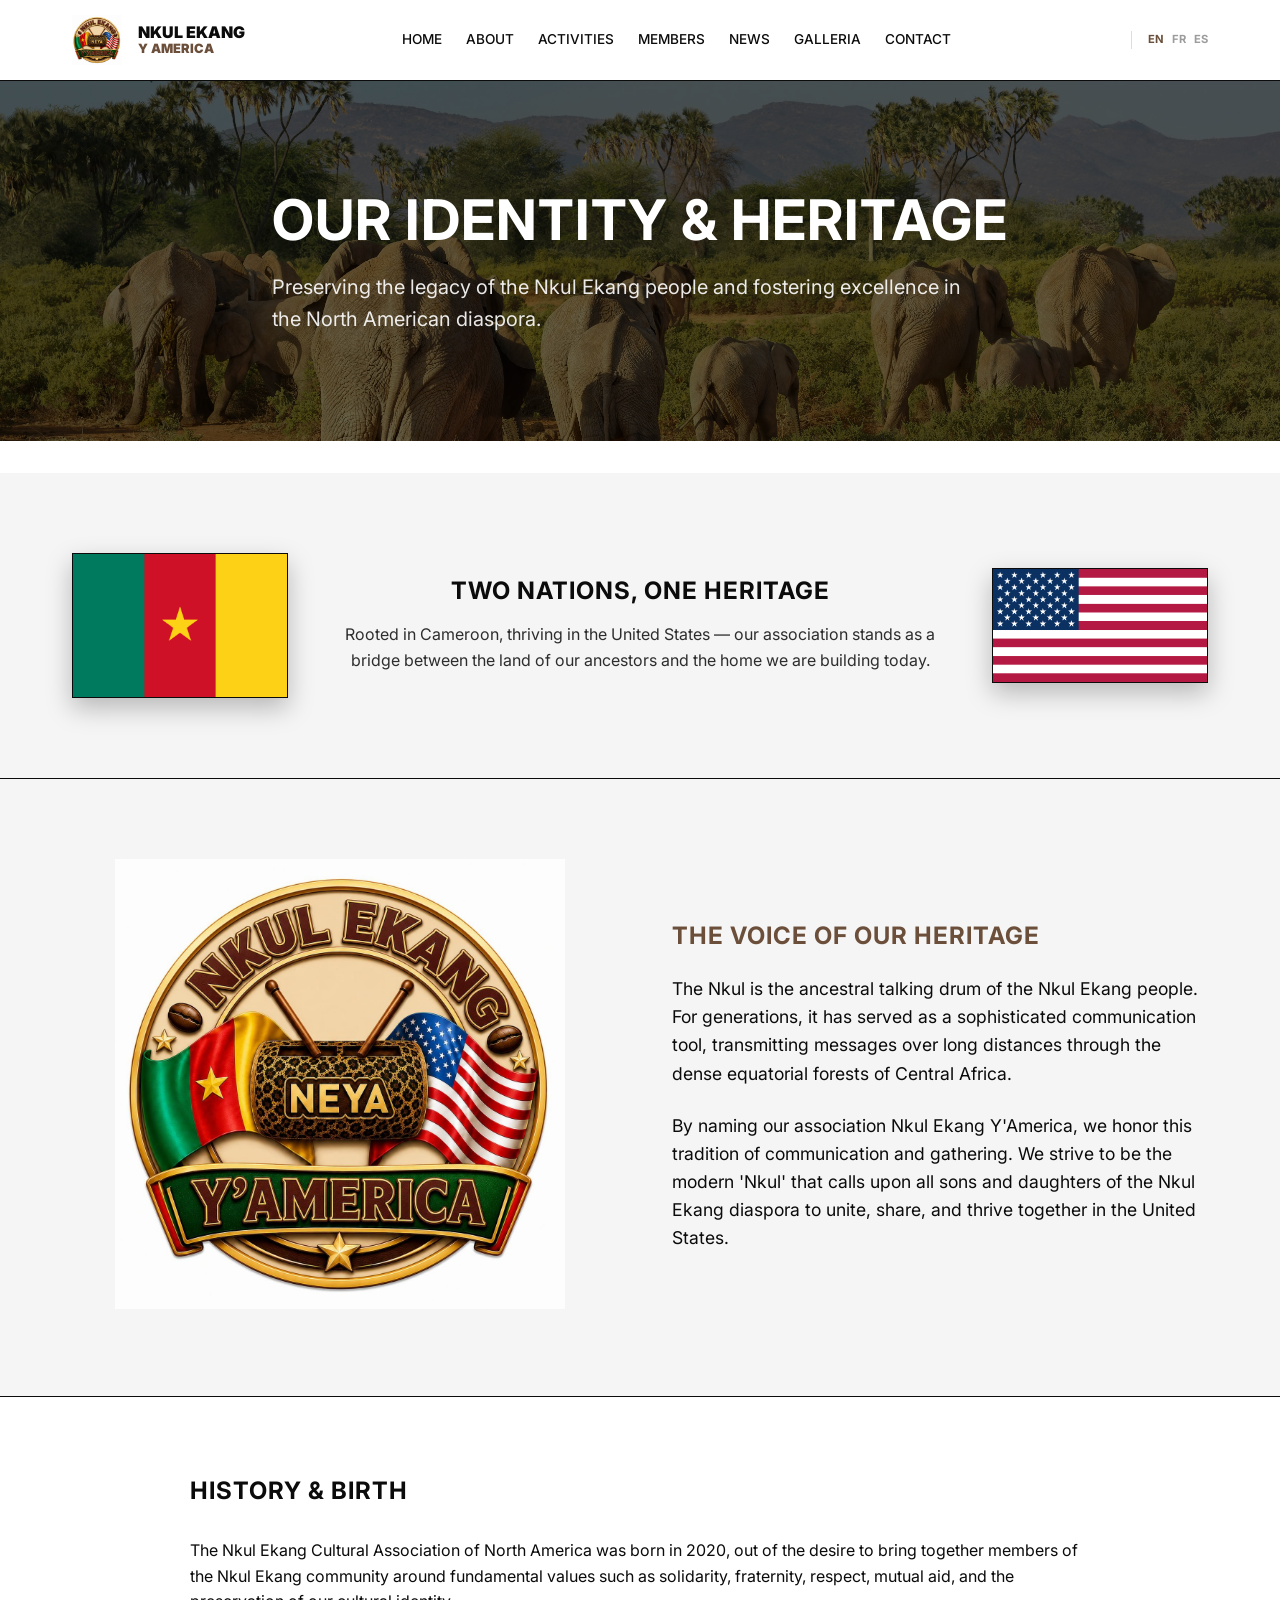
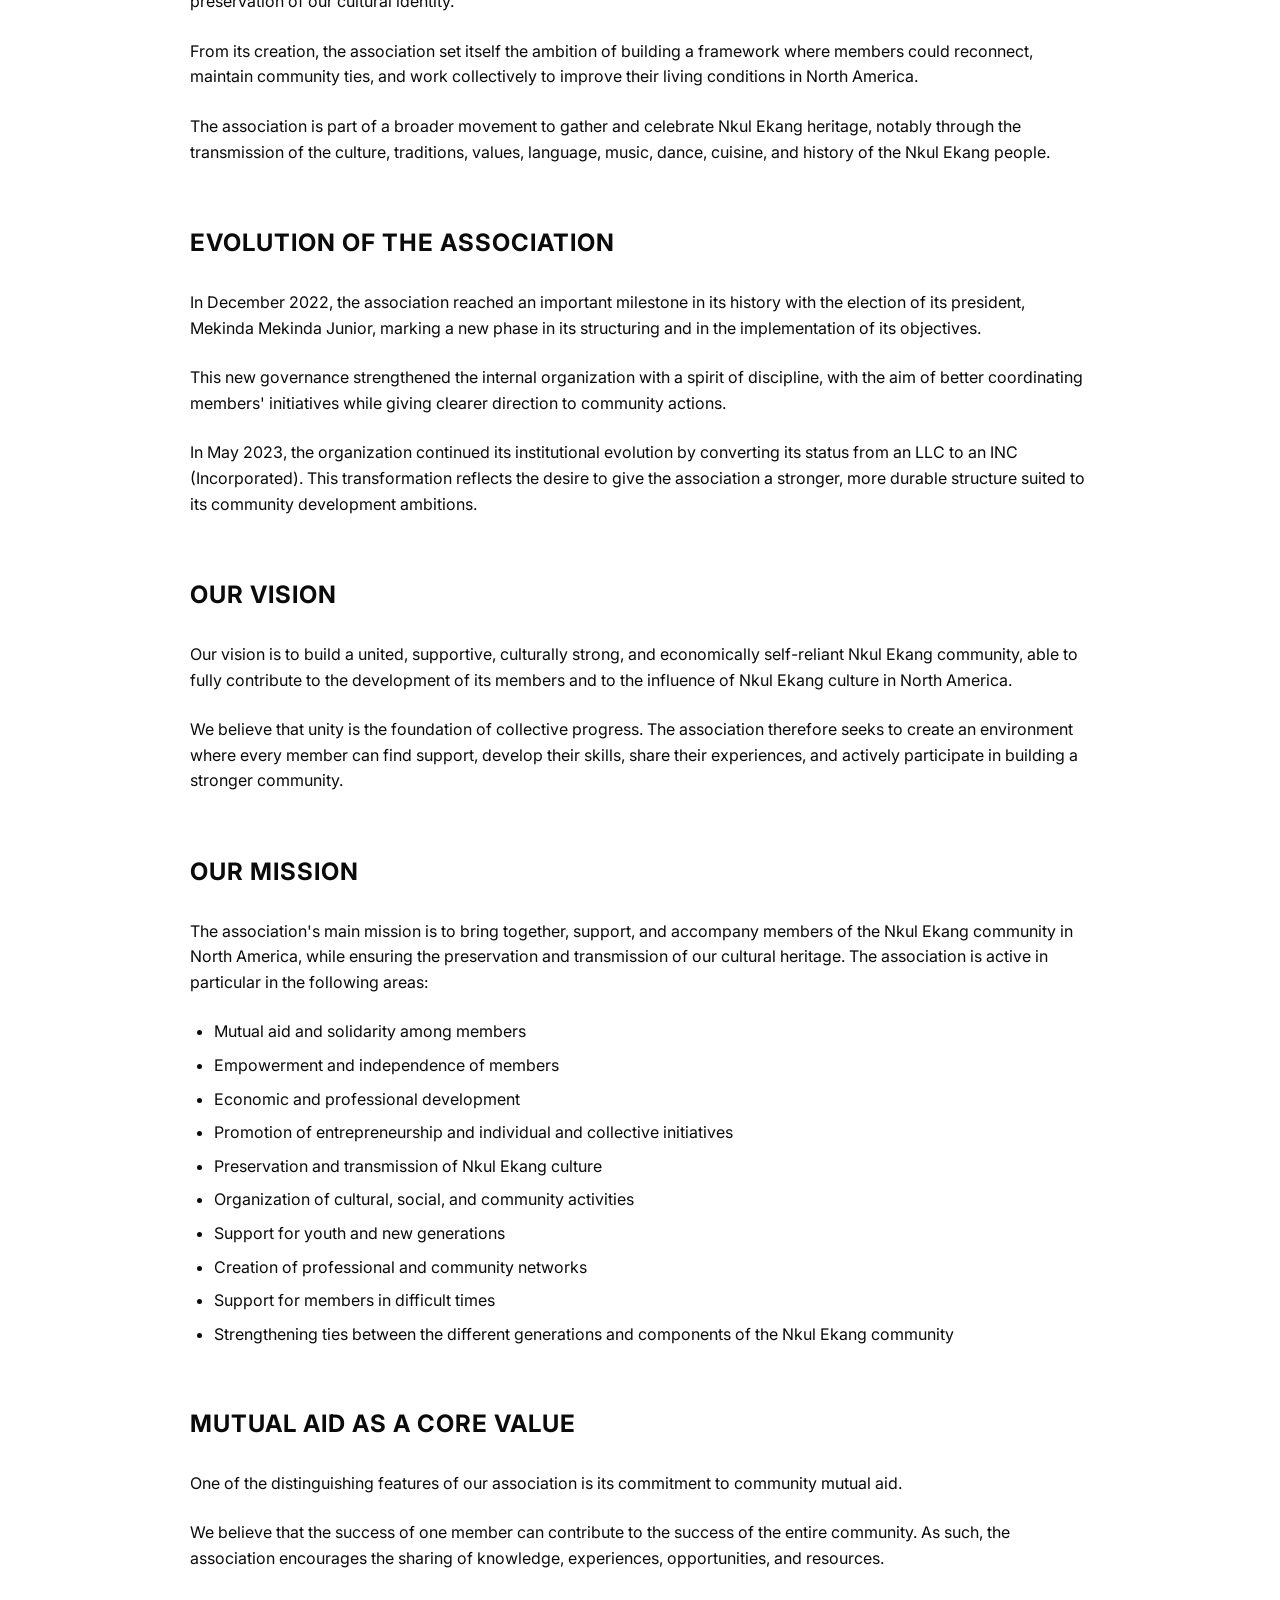
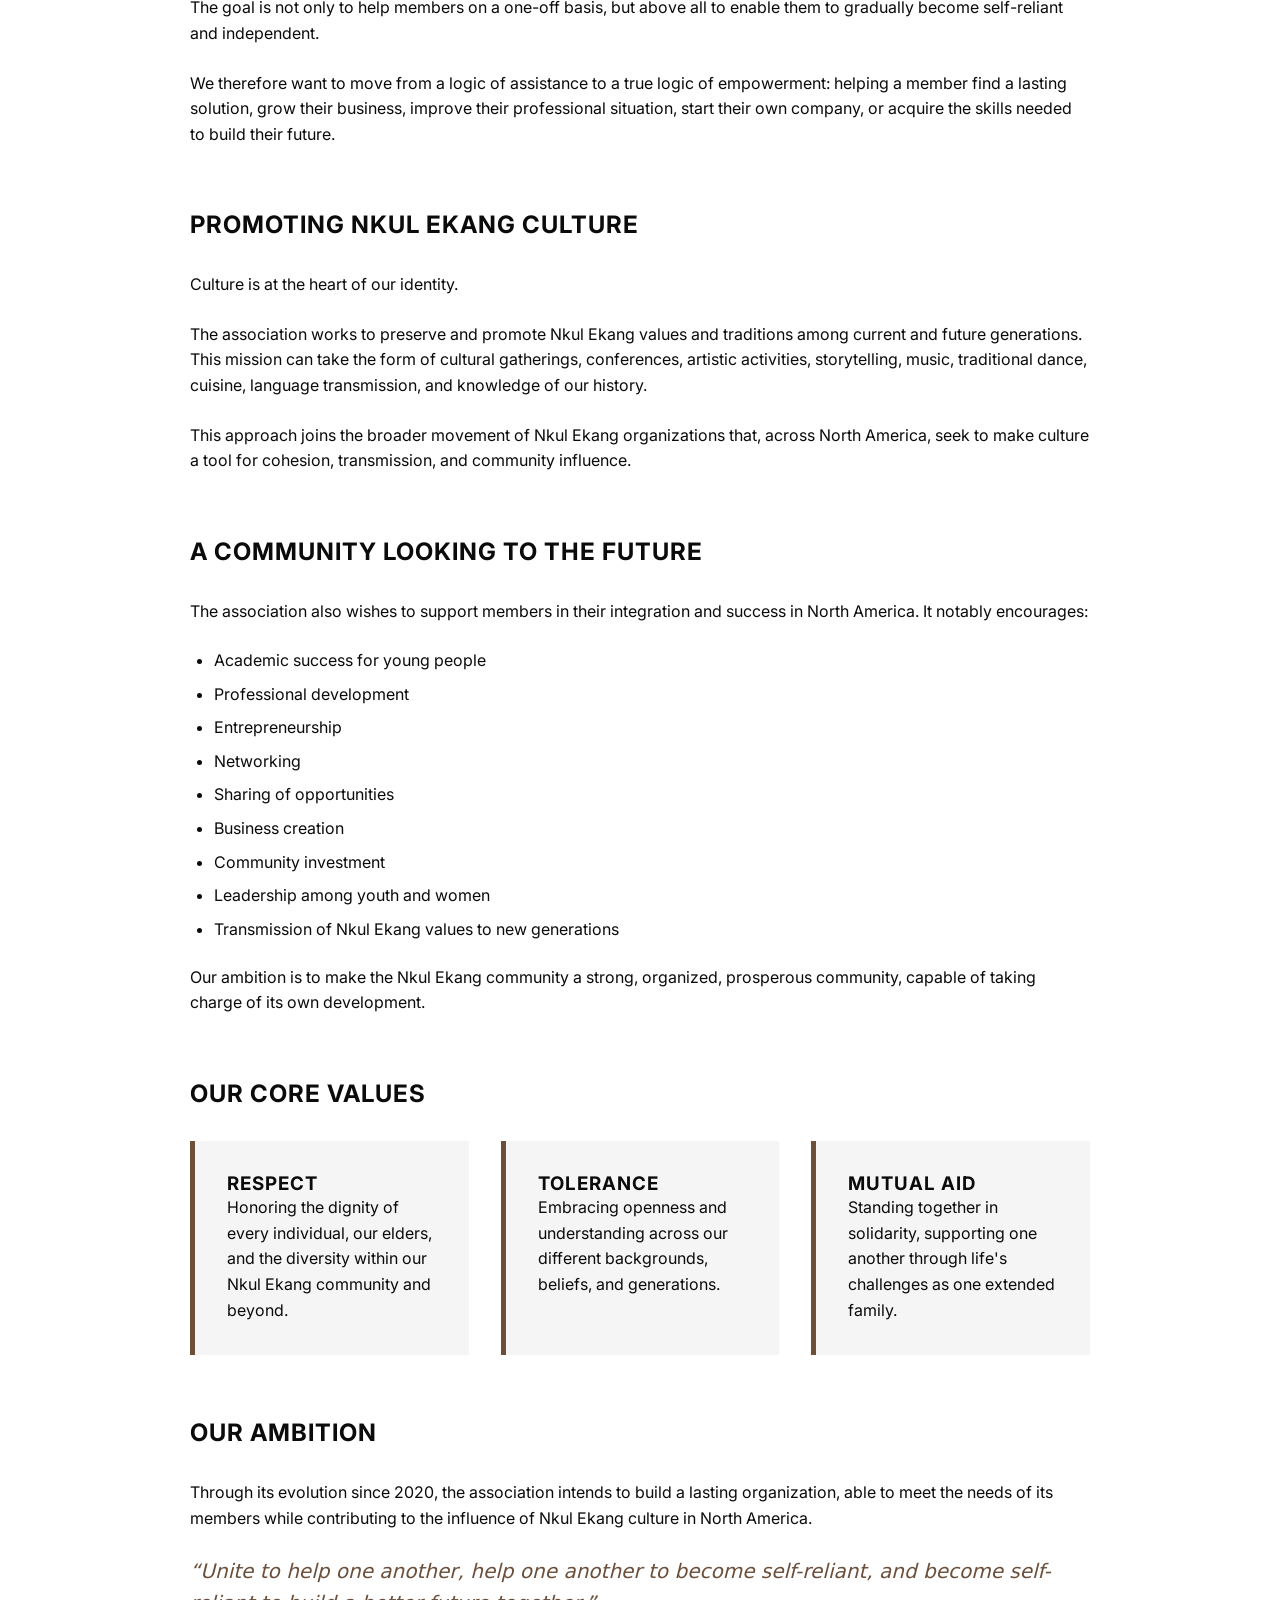
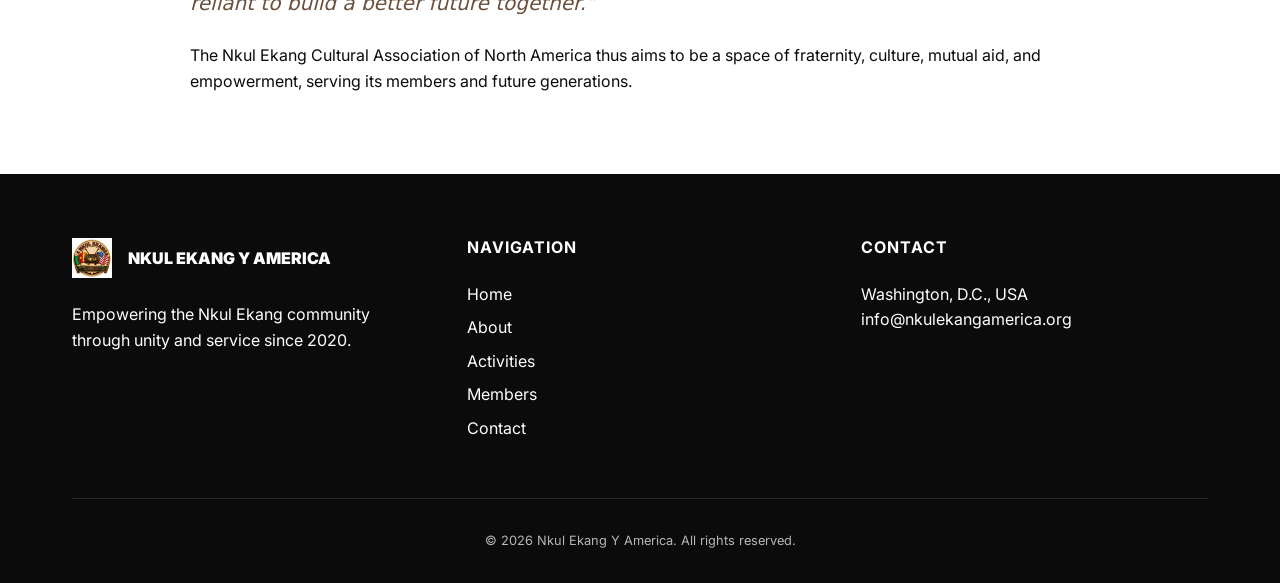
==== commit fd8b7943: "Corrige les valeurs de la page about : Respect, Tolerance, Entraide Revient aux 3 vraies valeurs de " ====
--- a/about.html
+++ b/about.html
@@ -30,17 +30,13 @@
         }
         .values-grid {
             display: grid;
-            grid-template-columns: repeat(auto-fit, minmax(160px, 1fr));
-            gap: 1.25rem;
+            grid-template-columns: repeat(auto-fit, minmax(250px, 1fr));
+            gap: 2rem;
         }
         .value-card {
             border-left: 5px solid var(--color-brown);
             background: var(--color-gray-light);
-            padding: 1.25rem 1.5rem;
-            text-align: center;
-        }
-        .value-card h3 {
-            margin: 0;
+            padding: 2rem;
         }
         .mission-list ul {
             margin: 0 0 1.5rem 0;
@@ -242,21 +238,21 @@
                     </div>
                     <p style="margin-bottom: 1.5rem;" data-i18n="about-future-outro">Our ambition is to make the Nkul Ekang community a strong, organized, prosperous community, capable of taking charge of its own development.</p>
 
-                    <h2 style="margin-top: 4rem; margin-bottom: 1rem;" data-i18n="about-values-title">Our Core Values</h2>
-                    <p style="margin-bottom: 2rem;" data-i18n="about-values-intro">The association's action is based on several fundamental values:</p>
+                    <h2 style="margin-top: 4rem; margin-bottom: 2rem;" data-i18n="about-values-title">Our Core Values</h2>
                     <div class="values-grid">
-                        <div class="value-card"><h3 data-i18n="value-unite">Unity</h3></div>
-                        <div class="value-card"><h3 data-i18n="value-solidarite">Solidarity</h3></div>
-                        <div class="value-card"><h3 data-i18n="value-fraternite">Fraternity</h3></div>
-                        <div class="value-card"><h3 data-i18n="value-respect-title">Respect</h3></div>
-                        <div class="value-card"><h3 data-i18n="value-entraide-title">Mutual Aid</h3></div>
-                        <div class="value-card"><h3 data-i18n="value-dignite">Dignity</h3></div>
-                        <div class="value-card"><h3 data-i18n="value-travail">Work</h3></div>
-                        <div class="value-card"><h3 data-i18n="value-responsabilite">Responsibility</h3></div>
-                        <div class="value-card"><h3 data-i18n="value-autonomie">Autonomy</h3></div>
-                        <div class="value-card"><h3 data-i18n="value-transmission">Transmission</h3></div>
-                    </div>
-                    <p style="margin-top: 2rem;" data-i18n="about-values-outro">These values must guide relationships between members and shape every initiative undertaken by the association.</p>
+                        <div class="value-card">
+                            <h3 data-i18n="value-respect-title">Respect</h3>
+                            <p data-i18n="value-respect-desc">Honoring the dignity of every individual, our elders, and the diversity within our Nkul Ekang community and beyond.</p>
+                        </div>
+                        <div class="value-card">
+                            <h3 data-i18n="value-tolerance-title">Tolerance</h3>
+                            <p data-i18n="value-tolerance-desc">Embracing openness and understanding across our different backgrounds, beliefs, and generations.</p>
+                        </div>
+                        <div class="value-card">
+                            <h3 data-i18n="value-entraide-title">Mutual Aid</h3>
+                            <p data-i18n="value-entraide-desc">Standing together in solidarity, supporting one another through life's challenges as one extended family.</p>
+                        </div>
+                    </div>
 
                     <h2 style="margin-top: 4rem; margin-bottom: 2rem;" data-i18n="about-ambition-title">Our Ambition</h2>
                     <p style="margin-bottom: 1.5rem;" data-i18n="about-ambition-p1">Through its evolution since 2020, the association intends to build a lasting organization, able to meet the needs of its members while contributing to the influence of Nkul Ekang culture in North America.</p>
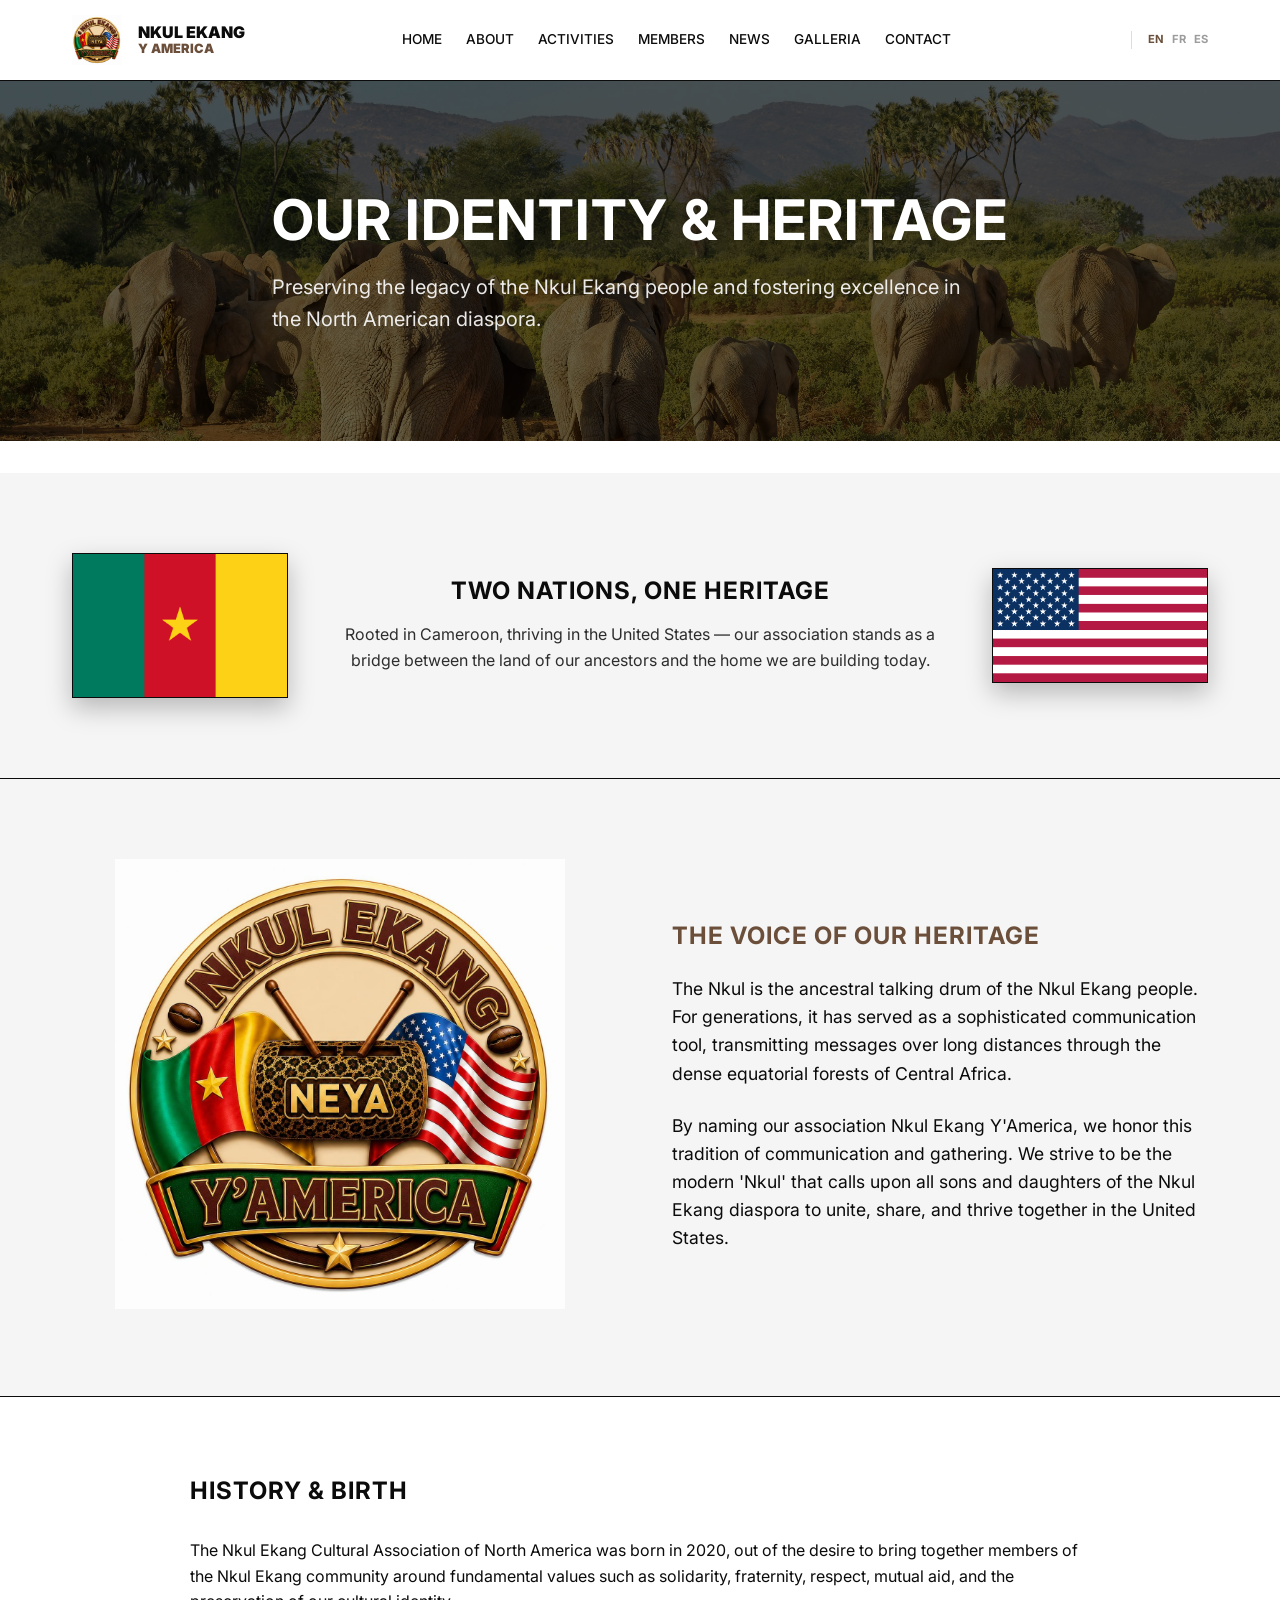
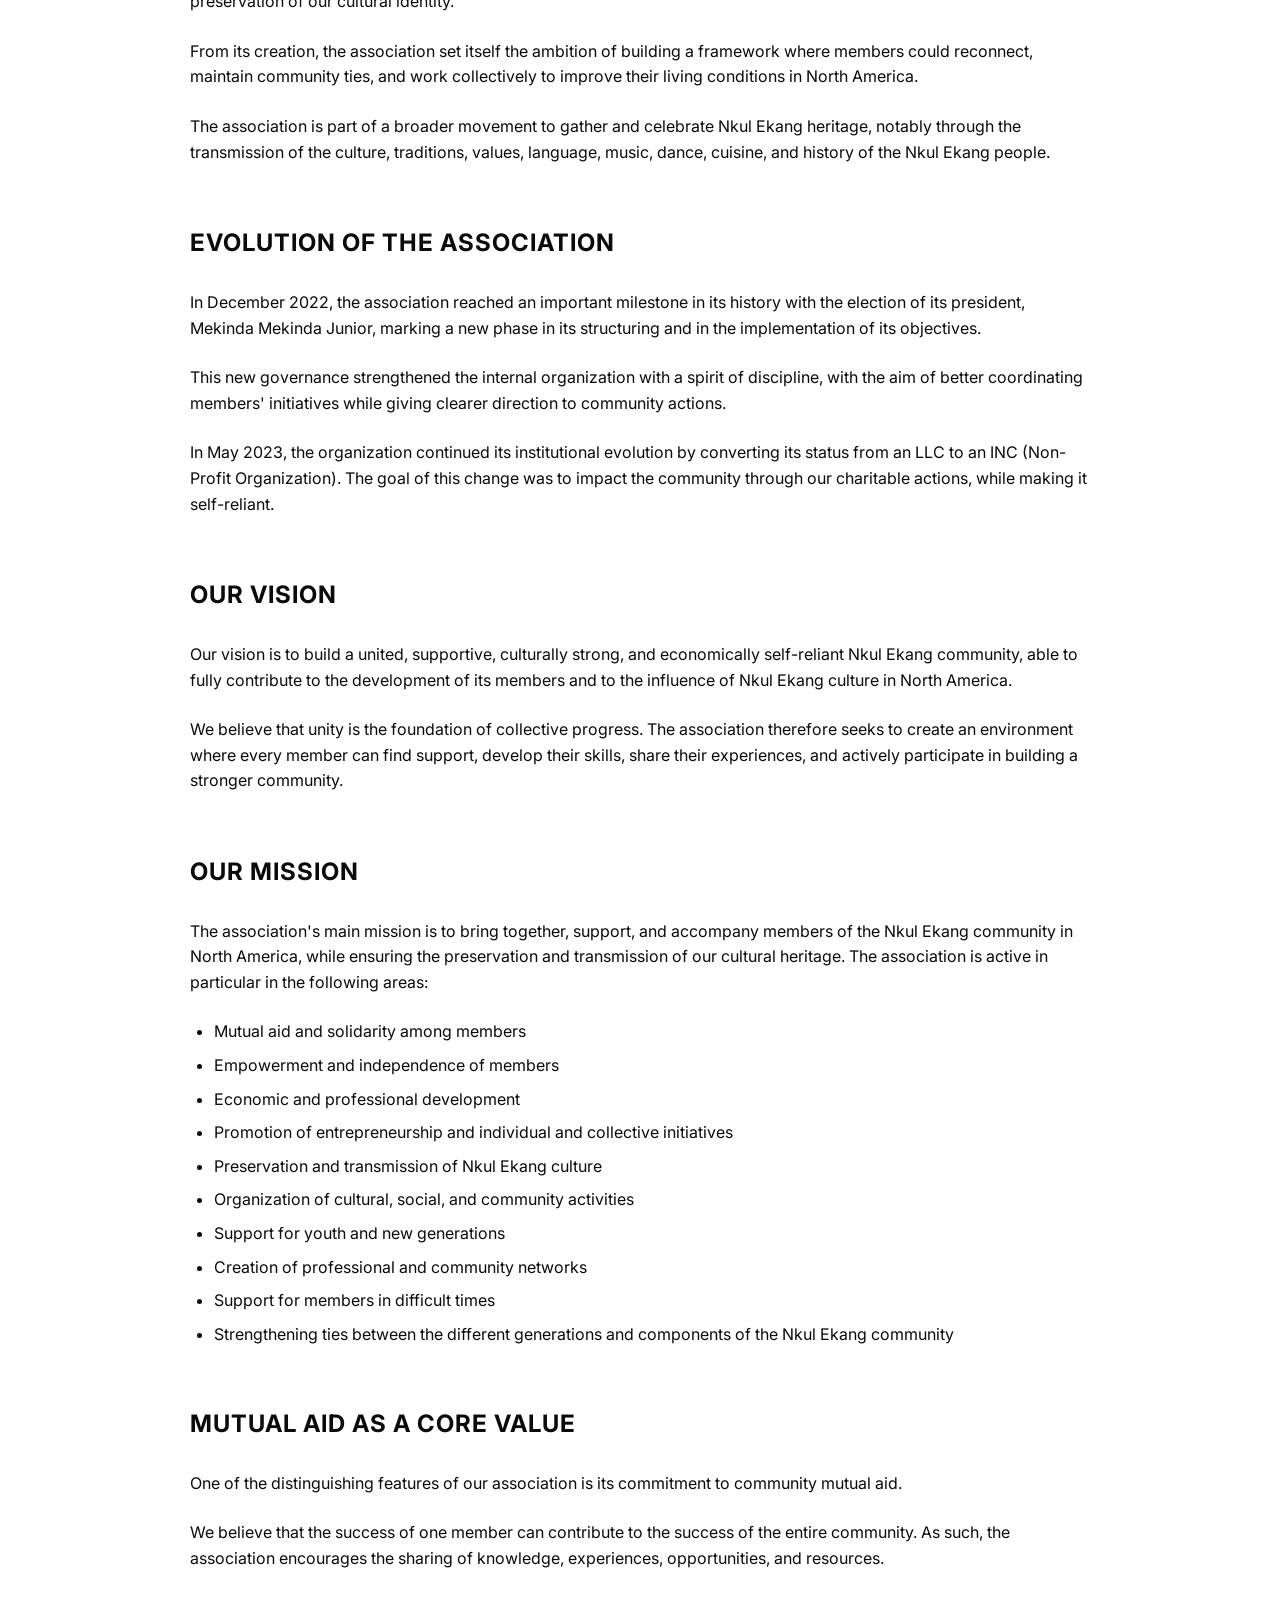
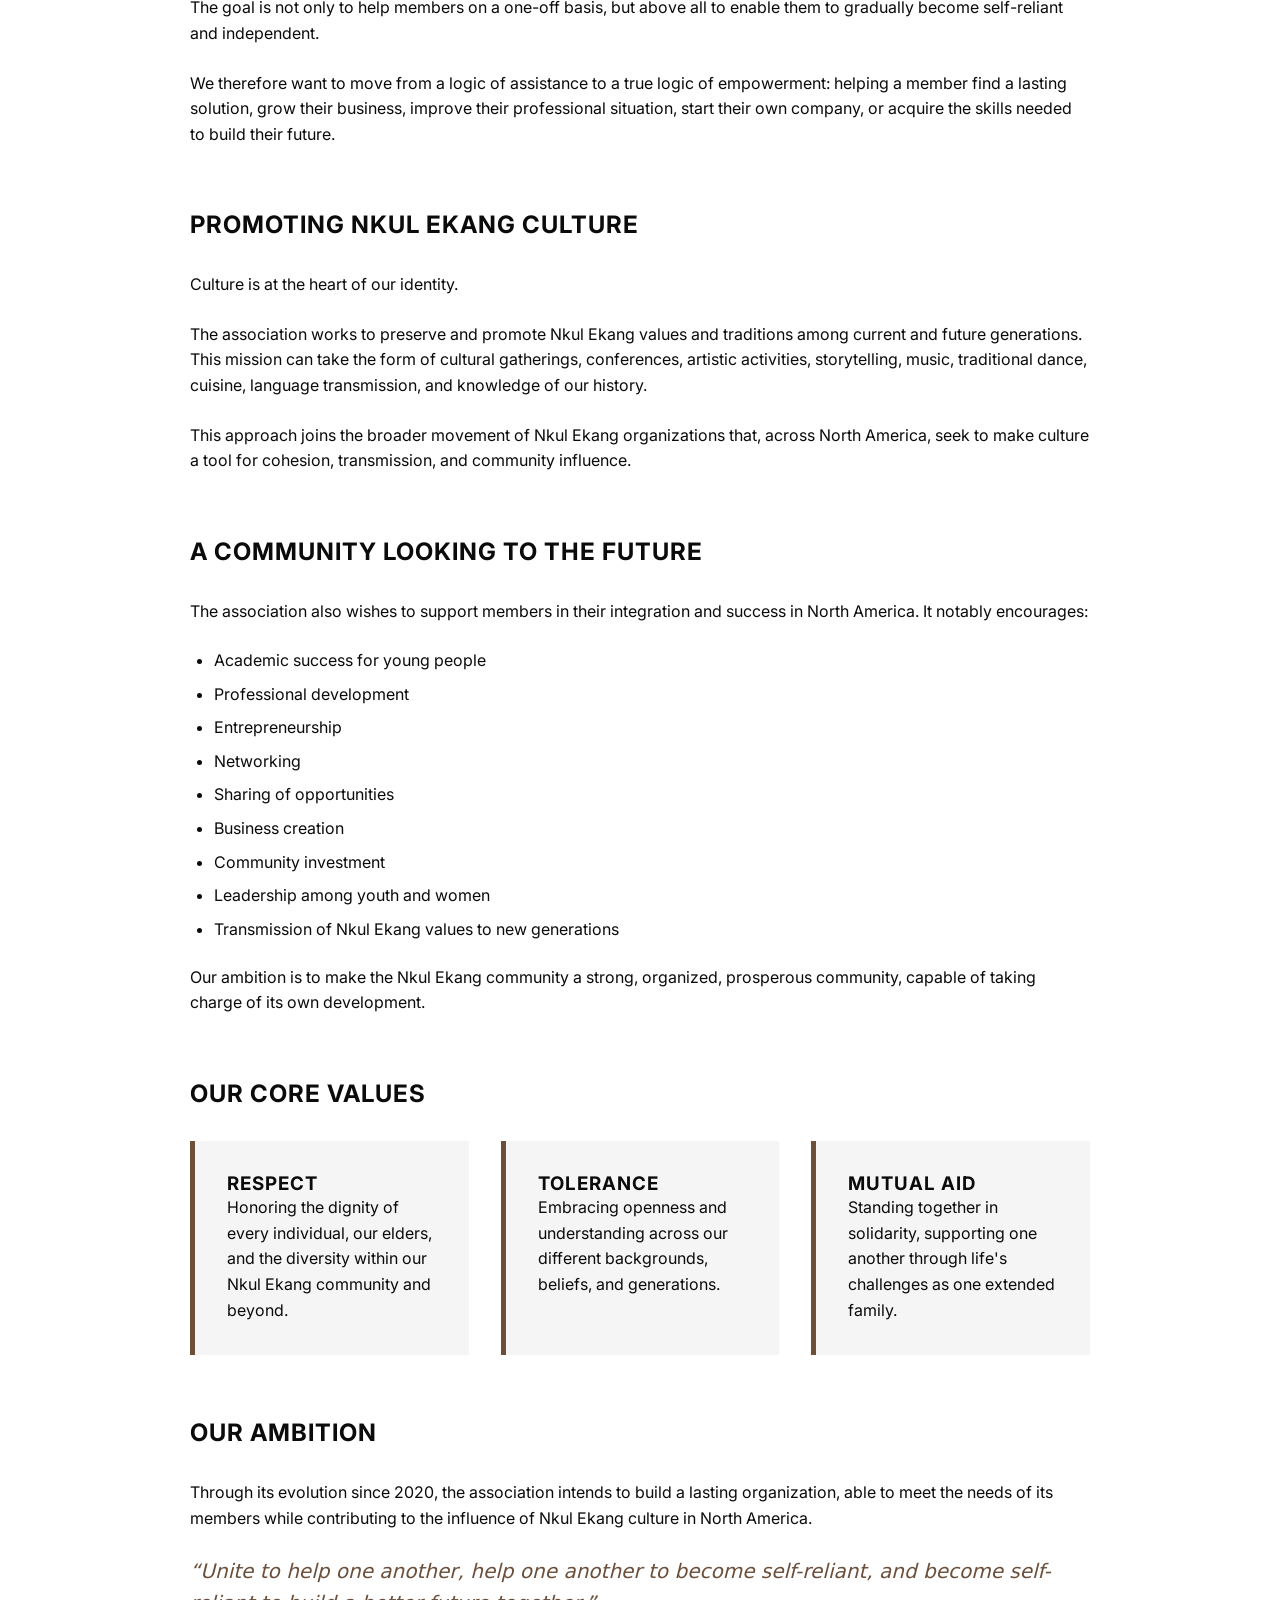
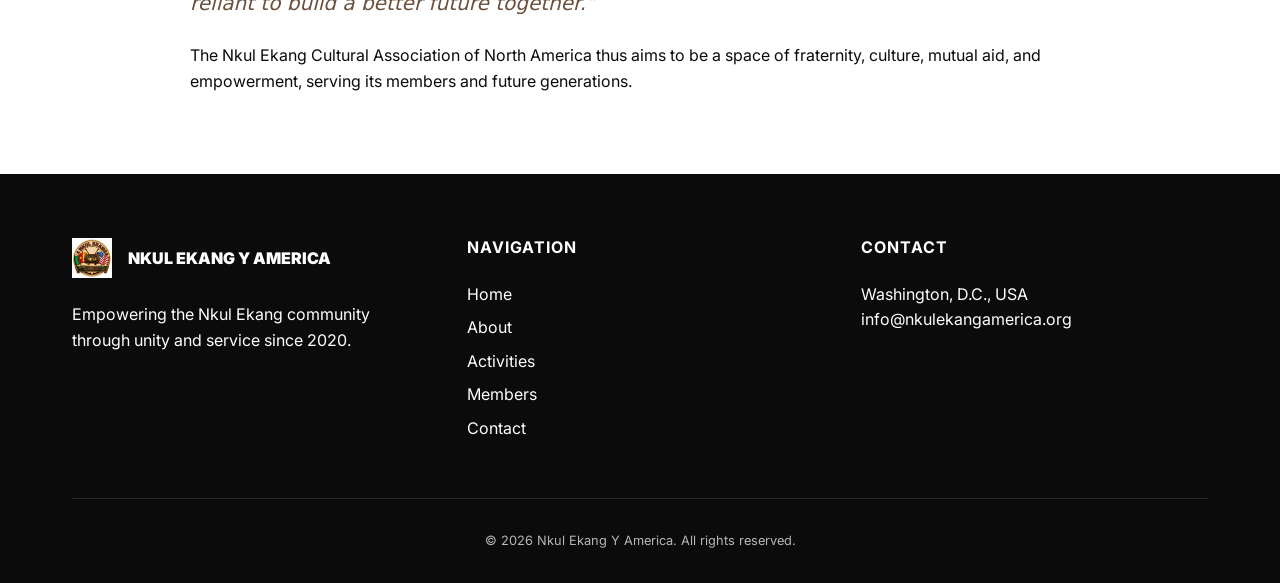
==== commit e4801591: "Precise l'objectif de la mutation LLC vers INC dans la page about Ajoute la precision "Non-Profit Or" ====
--- a/about.html
+++ b/about.html
@@ -187,7 +187,7 @@
                     <h2 style="margin-top: 4rem; margin-bottom: 2rem;" data-i18n="about-evolution-title">Evolution of the Association</h2>
                     <p style="margin-bottom: 1.5rem;" data-i18n="about-evolution-p1">In December 2022, the association reached an important milestone in its history with the election of its president, <strong>Mekinda Mekinda Junior</strong>, marking a new phase in its structuring and in the implementation of its objectives.</p>
                     <p style="margin-bottom: 1.5rem;" data-i18n="about-evolution-p2">This new governance strengthened the internal organization with a spirit of discipline, with the aim of better coordinating members' initiatives while giving clearer direction to community actions.</p>
-                    <p data-i18n="about-evolution-p3">In May 2023, the organization continued its institutional evolution by converting its status from an LLC to an INC (Incorporated). This transformation reflects the desire to give the association a stronger, more durable structure suited to its community development ambitions.</p>
+                    <p data-i18n="about-evolution-p3">In May 2023, the organization continued its institutional evolution by converting its status from an LLC to an INC (Non-Profit Organization). The goal of this change was to impact the community through our charitable actions, while making it self-reliant.</p>
 
                     <h2 style="margin-top: 4rem; margin-bottom: 2rem;" data-i18n="about-vision-title">Our Vision</h2>
                     <p style="margin-bottom: 1.5rem;" data-i18n="about-vision-p1">Our vision is to build a united, supportive, culturally strong, and economically self-reliant Nkul Ekang community, able to fully contribute to the development of its members and to the influence of Nkul Ekang culture in North America.</p>
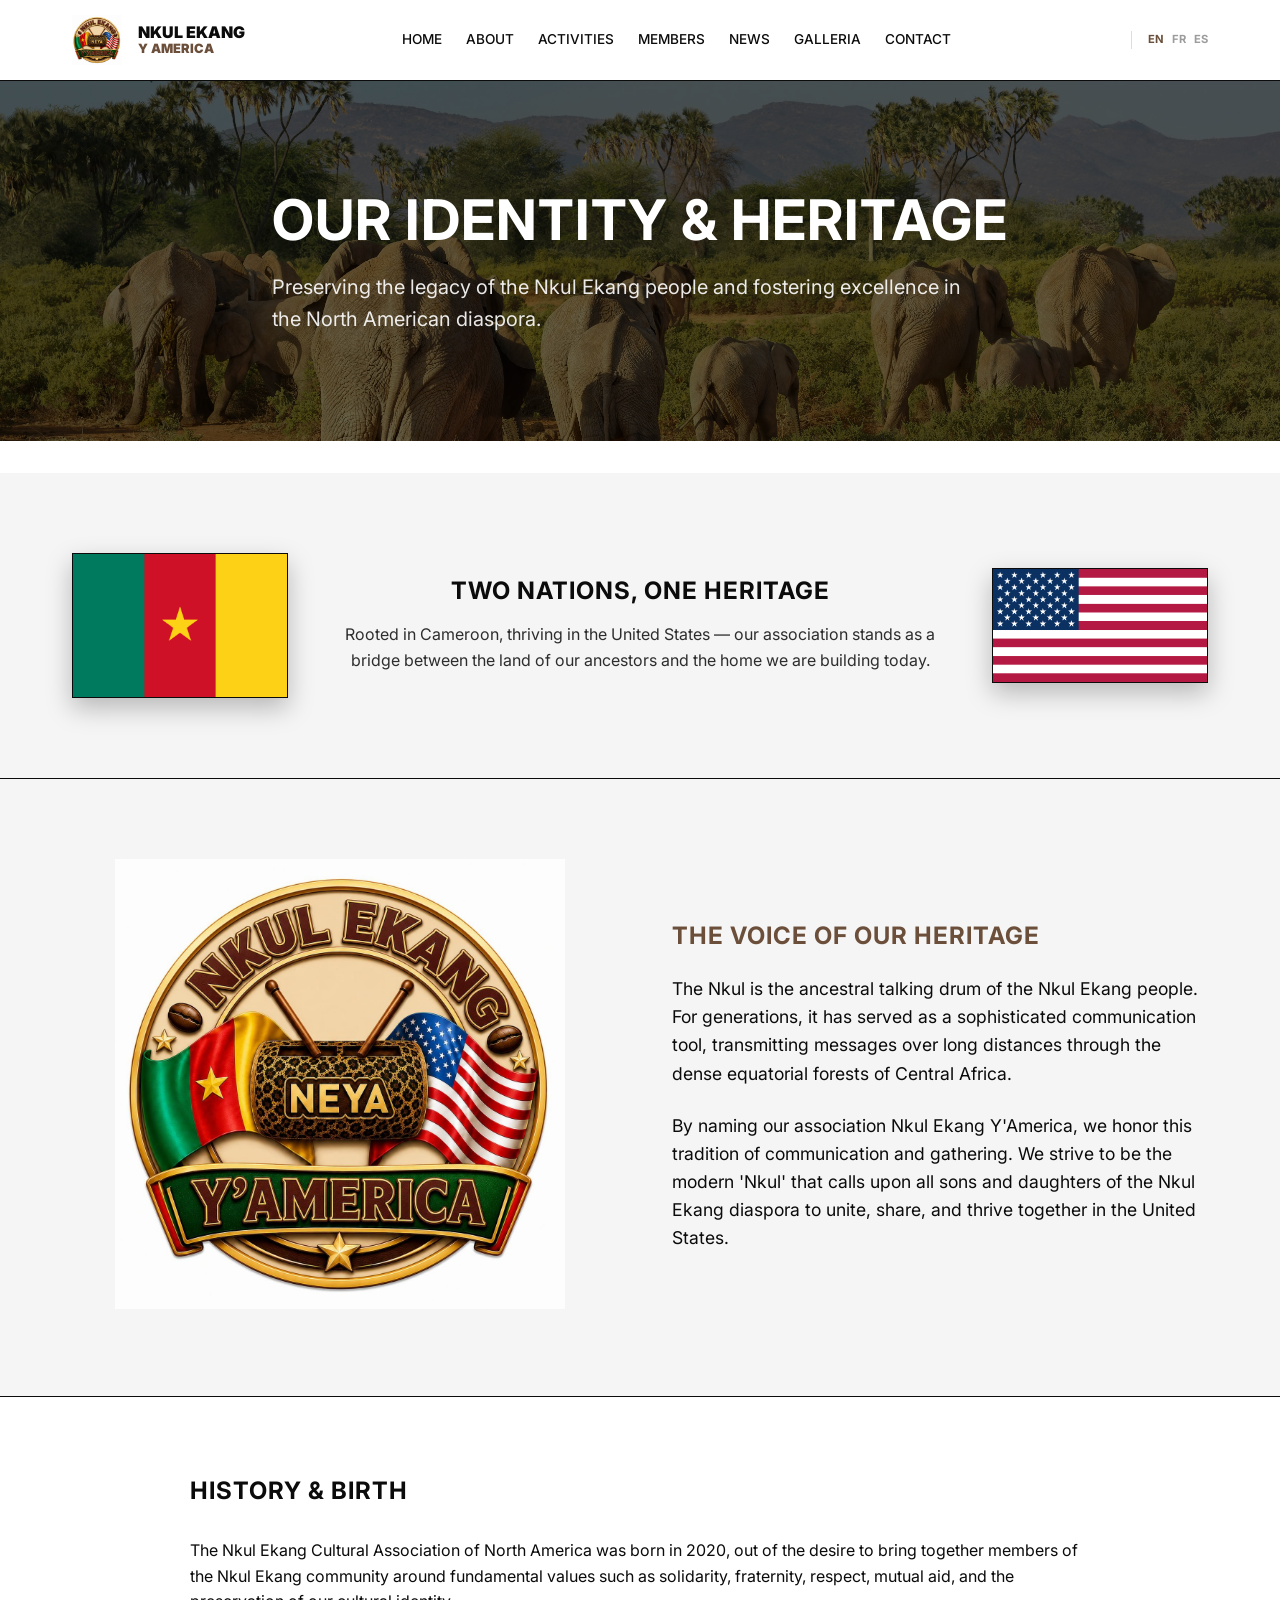
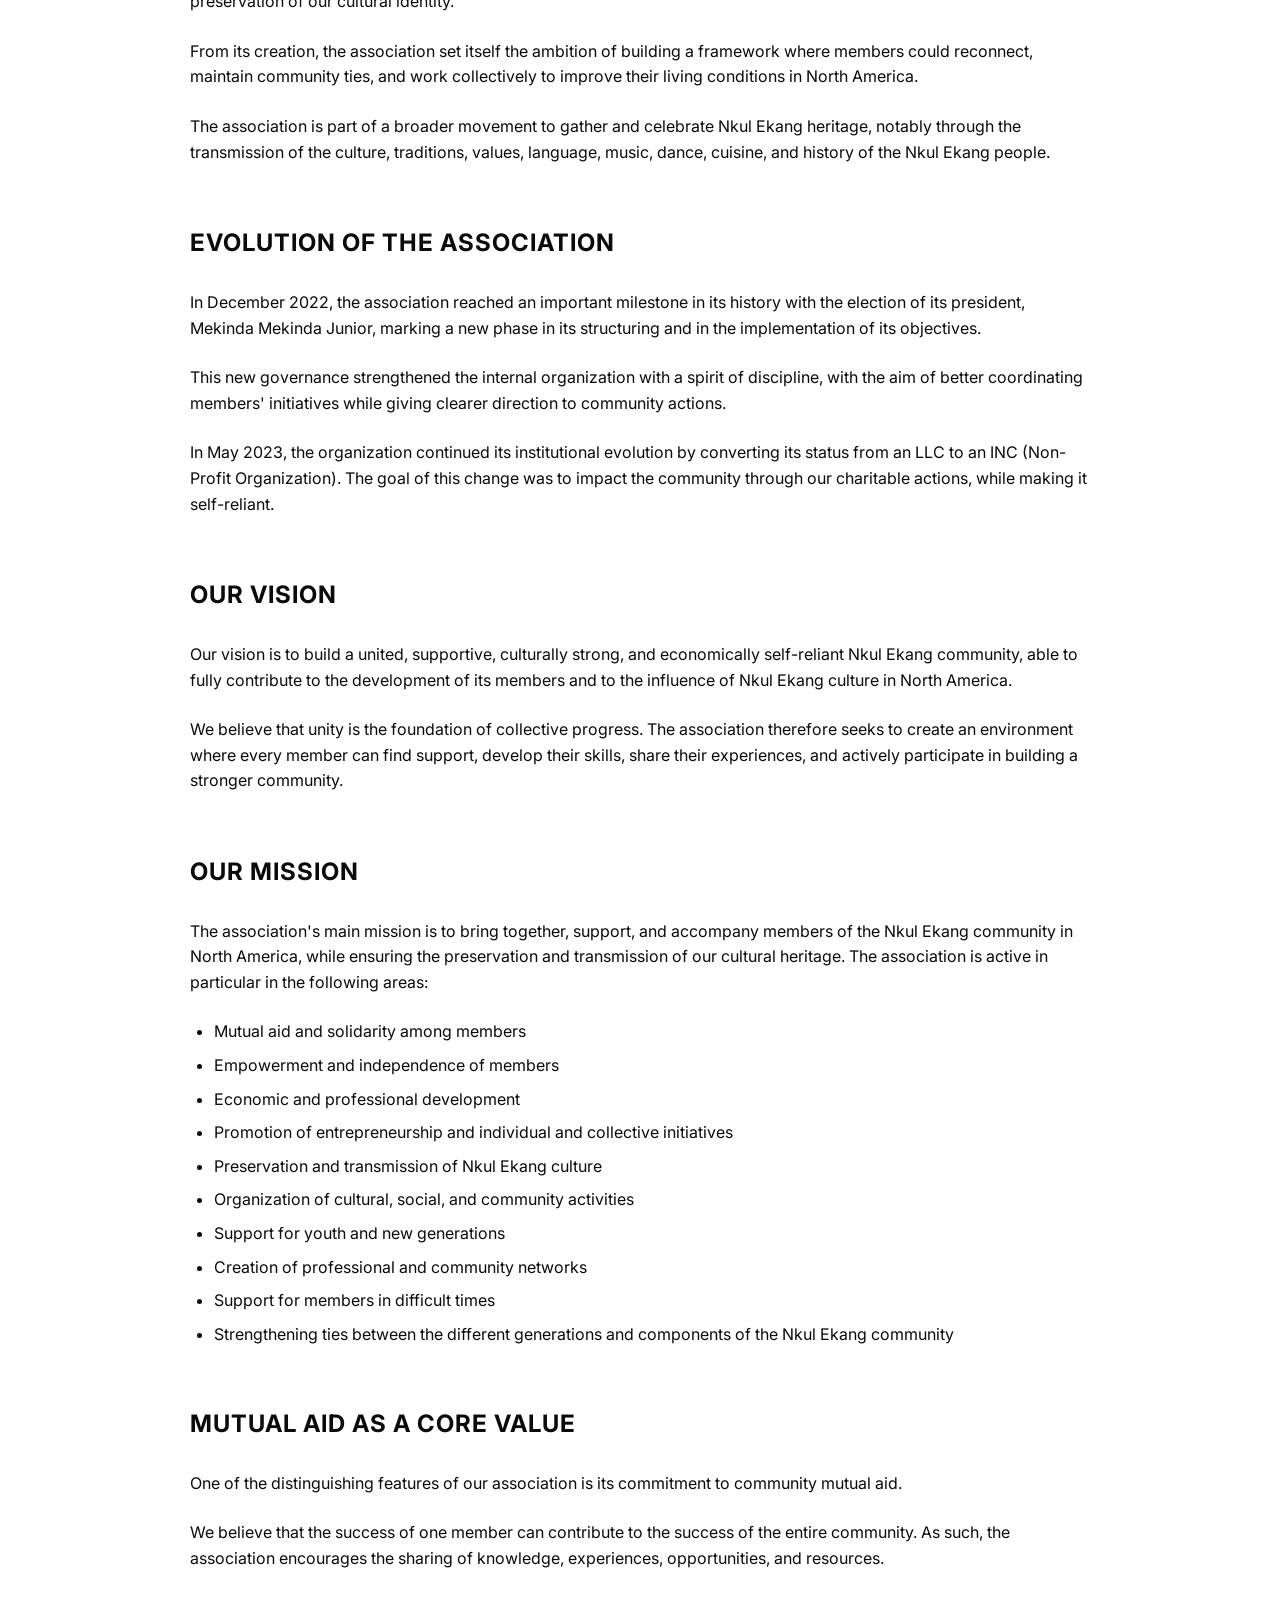
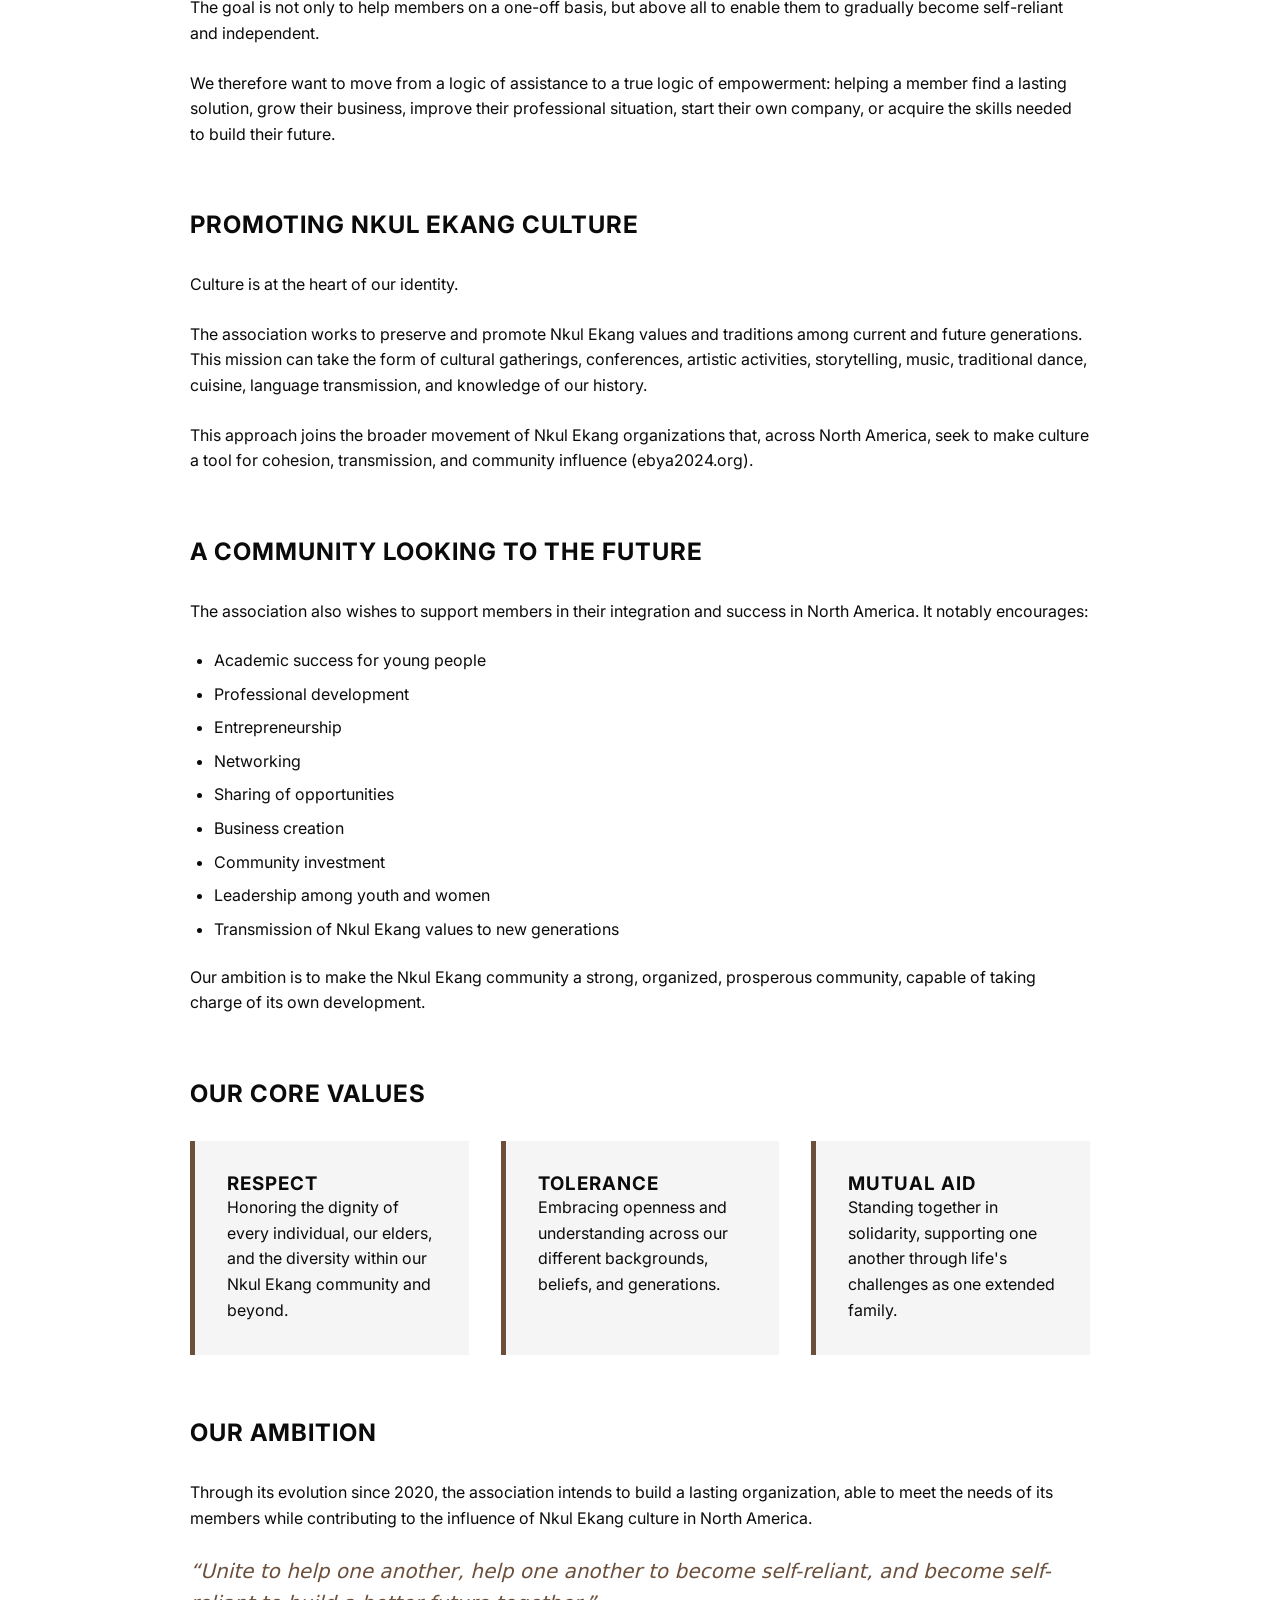
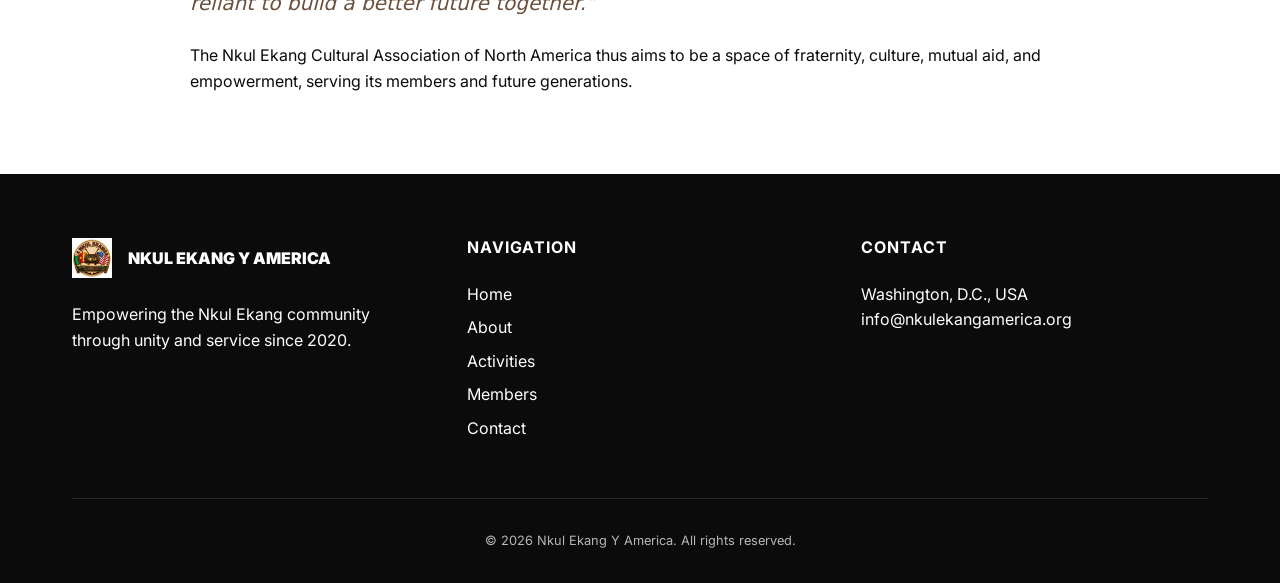
==== commit 9625aeda: "Ajoute le lien vers ebya2024.org dans la section culture de la page about Co-Authored-By: Claude Son" ====
--- a/about.html
+++ b/about.html
@@ -219,7 +219,7 @@
                     <h2 style="margin-top: 4rem; margin-bottom: 2rem;" data-i18n="about-culture-title">Promoting Nkul Ekang Culture</h2>
                     <p style="margin-bottom: 1.5rem;" data-i18n="about-culture-p1">Culture is at the heart of our identity.</p>
                     <p style="margin-bottom: 1.5rem;" data-i18n="about-culture-p2">The association works to preserve and promote Nkul Ekang values and traditions among current and future generations. This mission can take the form of cultural gatherings, conferences, artistic activities, storytelling, music, traditional dance, cuisine, language transmission, and knowledge of our history.</p>
-                    <p data-i18n="about-culture-p3">This approach joins the broader movement of Nkul Ekang organizations that, across North America, seek to make culture a tool for cohesion, transmission, and community influence.</p>
+                    <p data-i18n="about-culture-p3">This approach joins the broader movement of Nkul Ekang organizations that, across North America, seek to make culture a tool for cohesion, transmission, and community influence (<a href="https://ebya2024.org" target="_blank" rel="noopener">ebya2024.org</a>).</p>
 
                     <h2 style="margin-top: 4rem; margin-bottom: 2rem;" data-i18n="about-future-title">A Community Looking to the Future</h2>
                     <p style="margin-bottom: 1.5rem;" data-i18n="about-future-intro">The association also wishes to support members in their integration and success in North America. It notably encourages:</p>
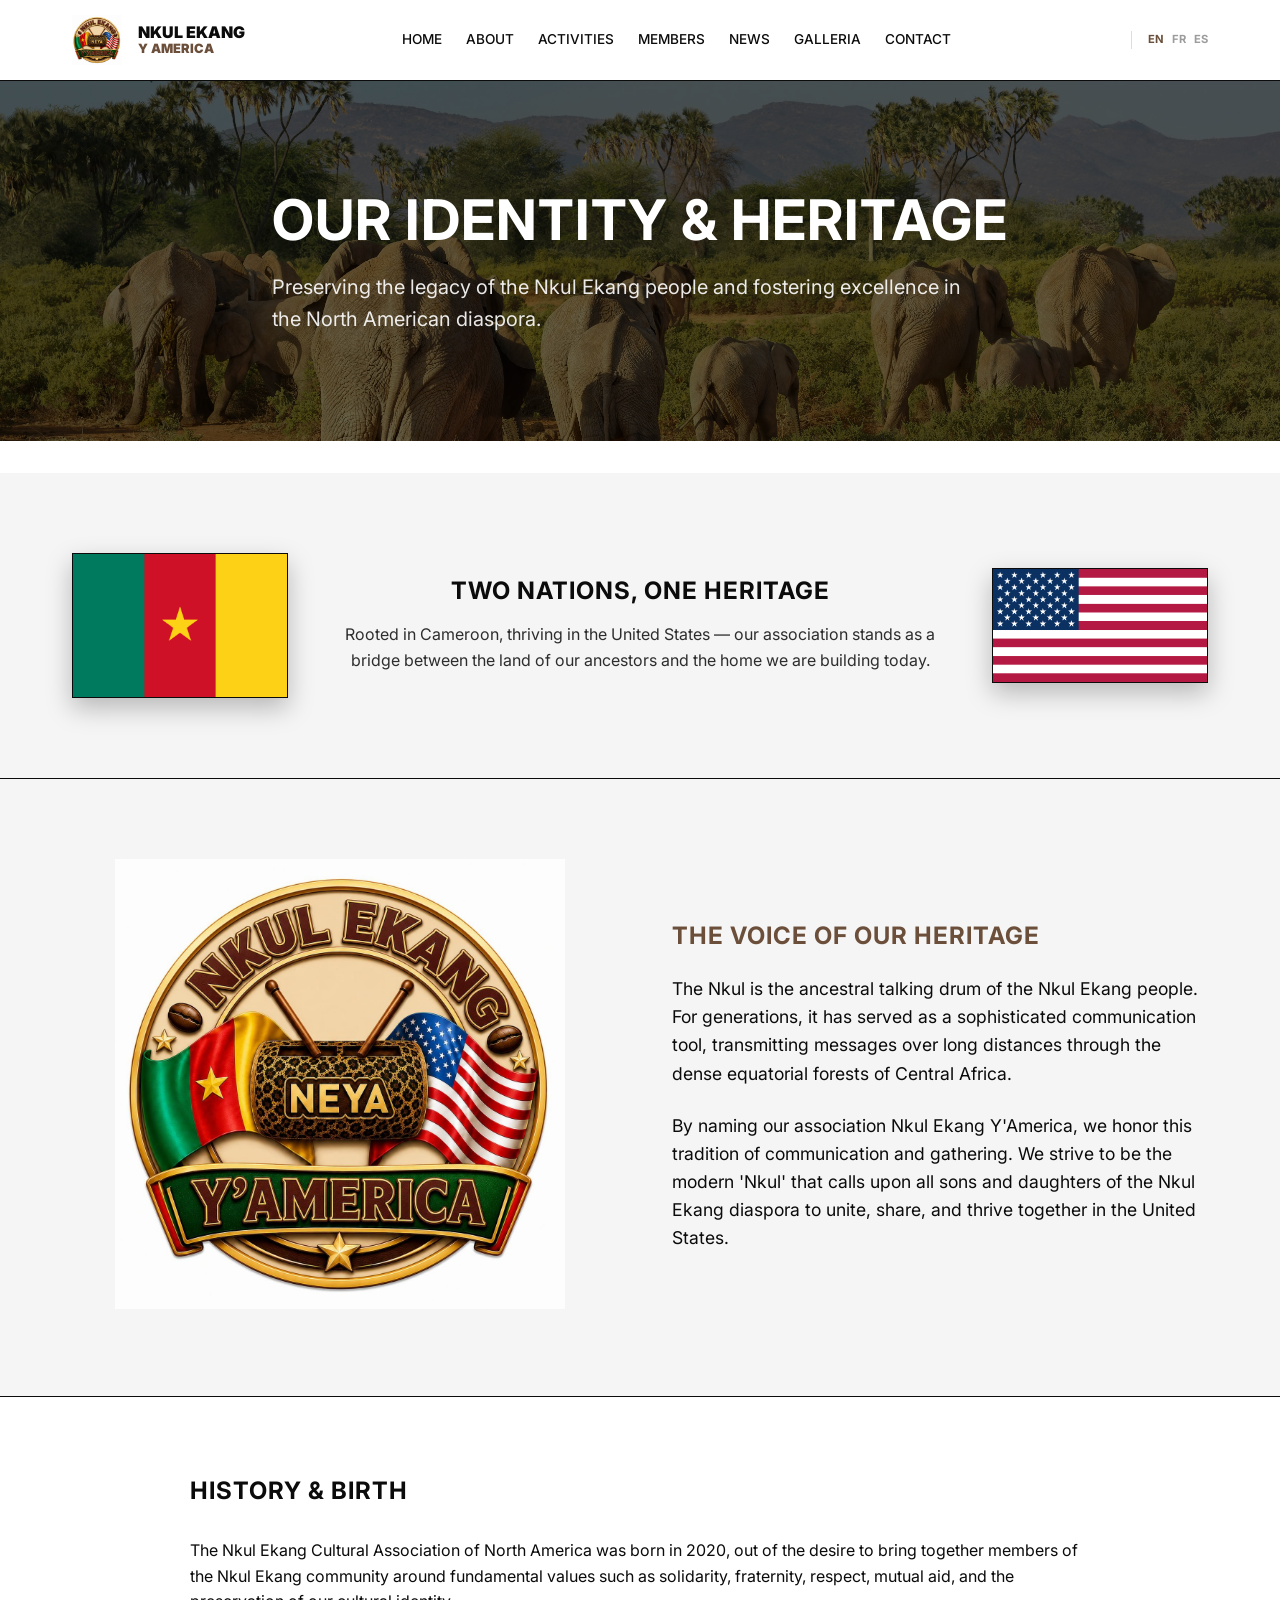
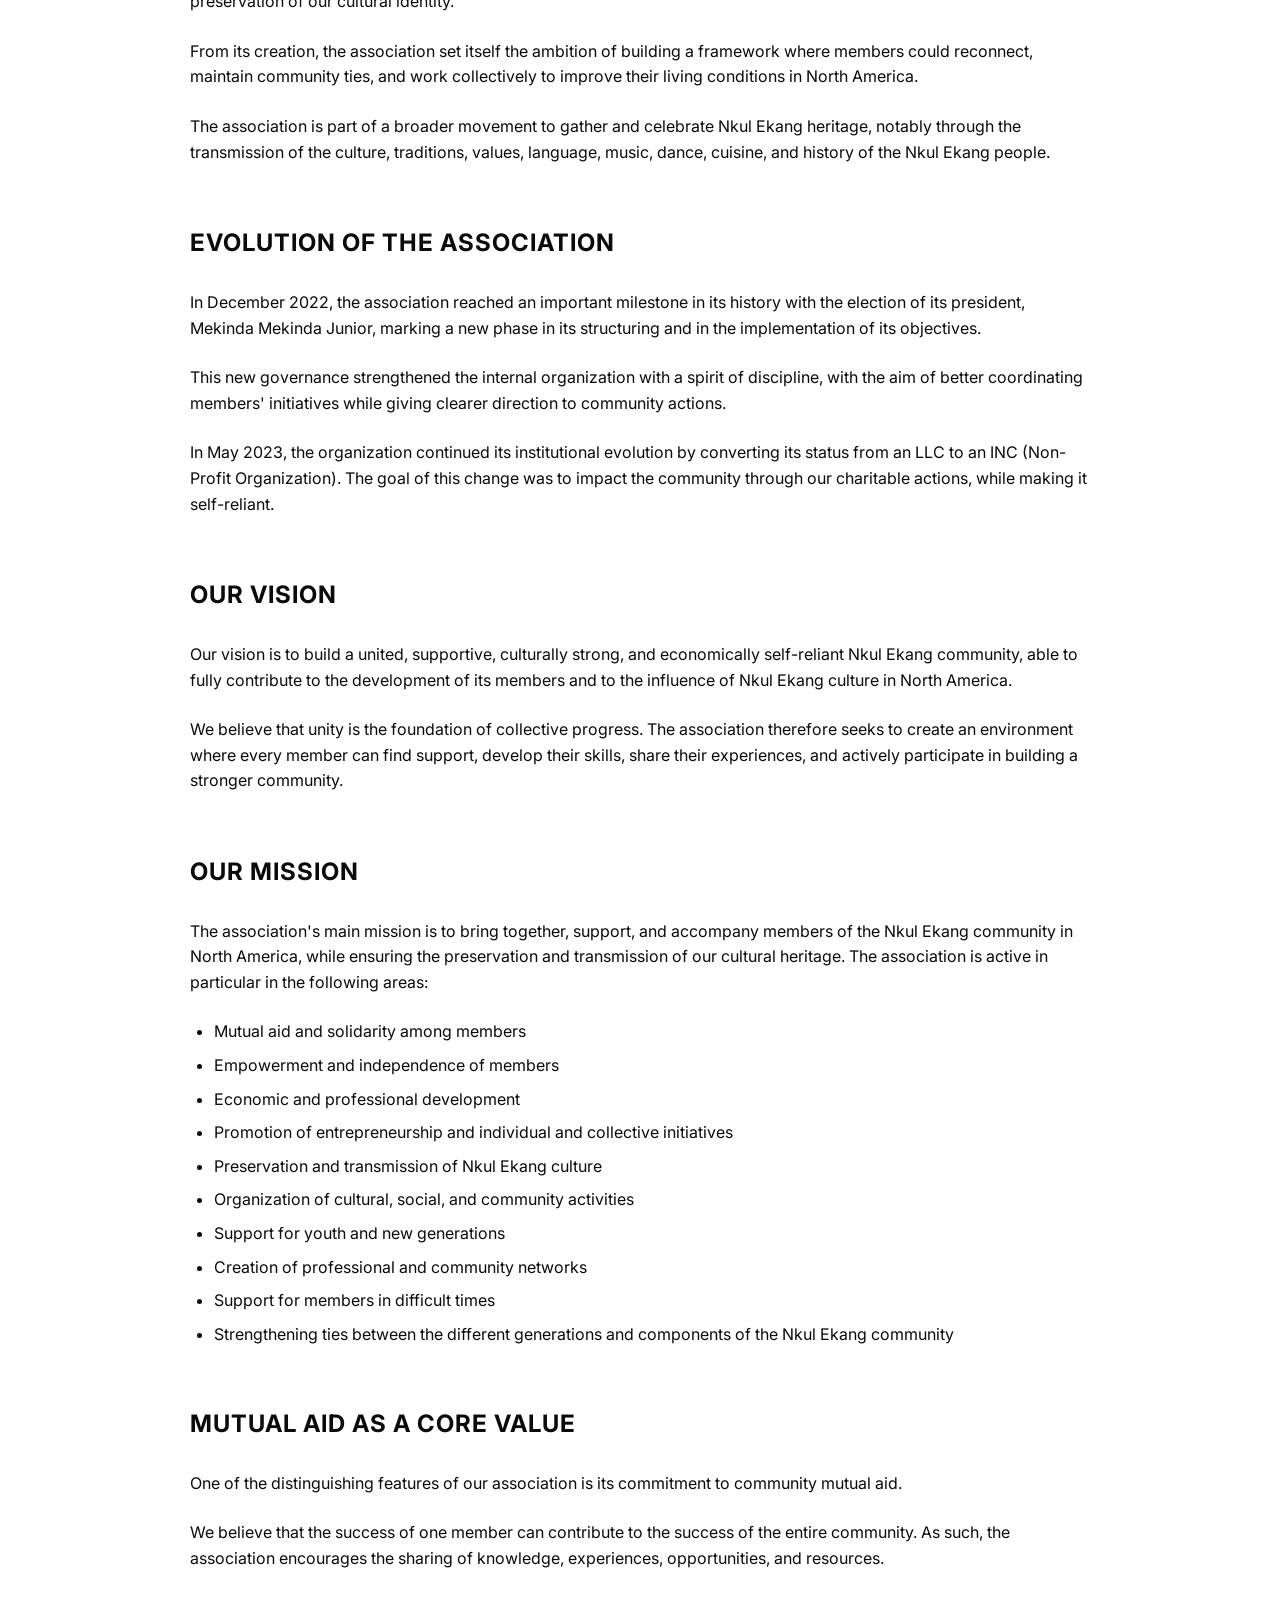
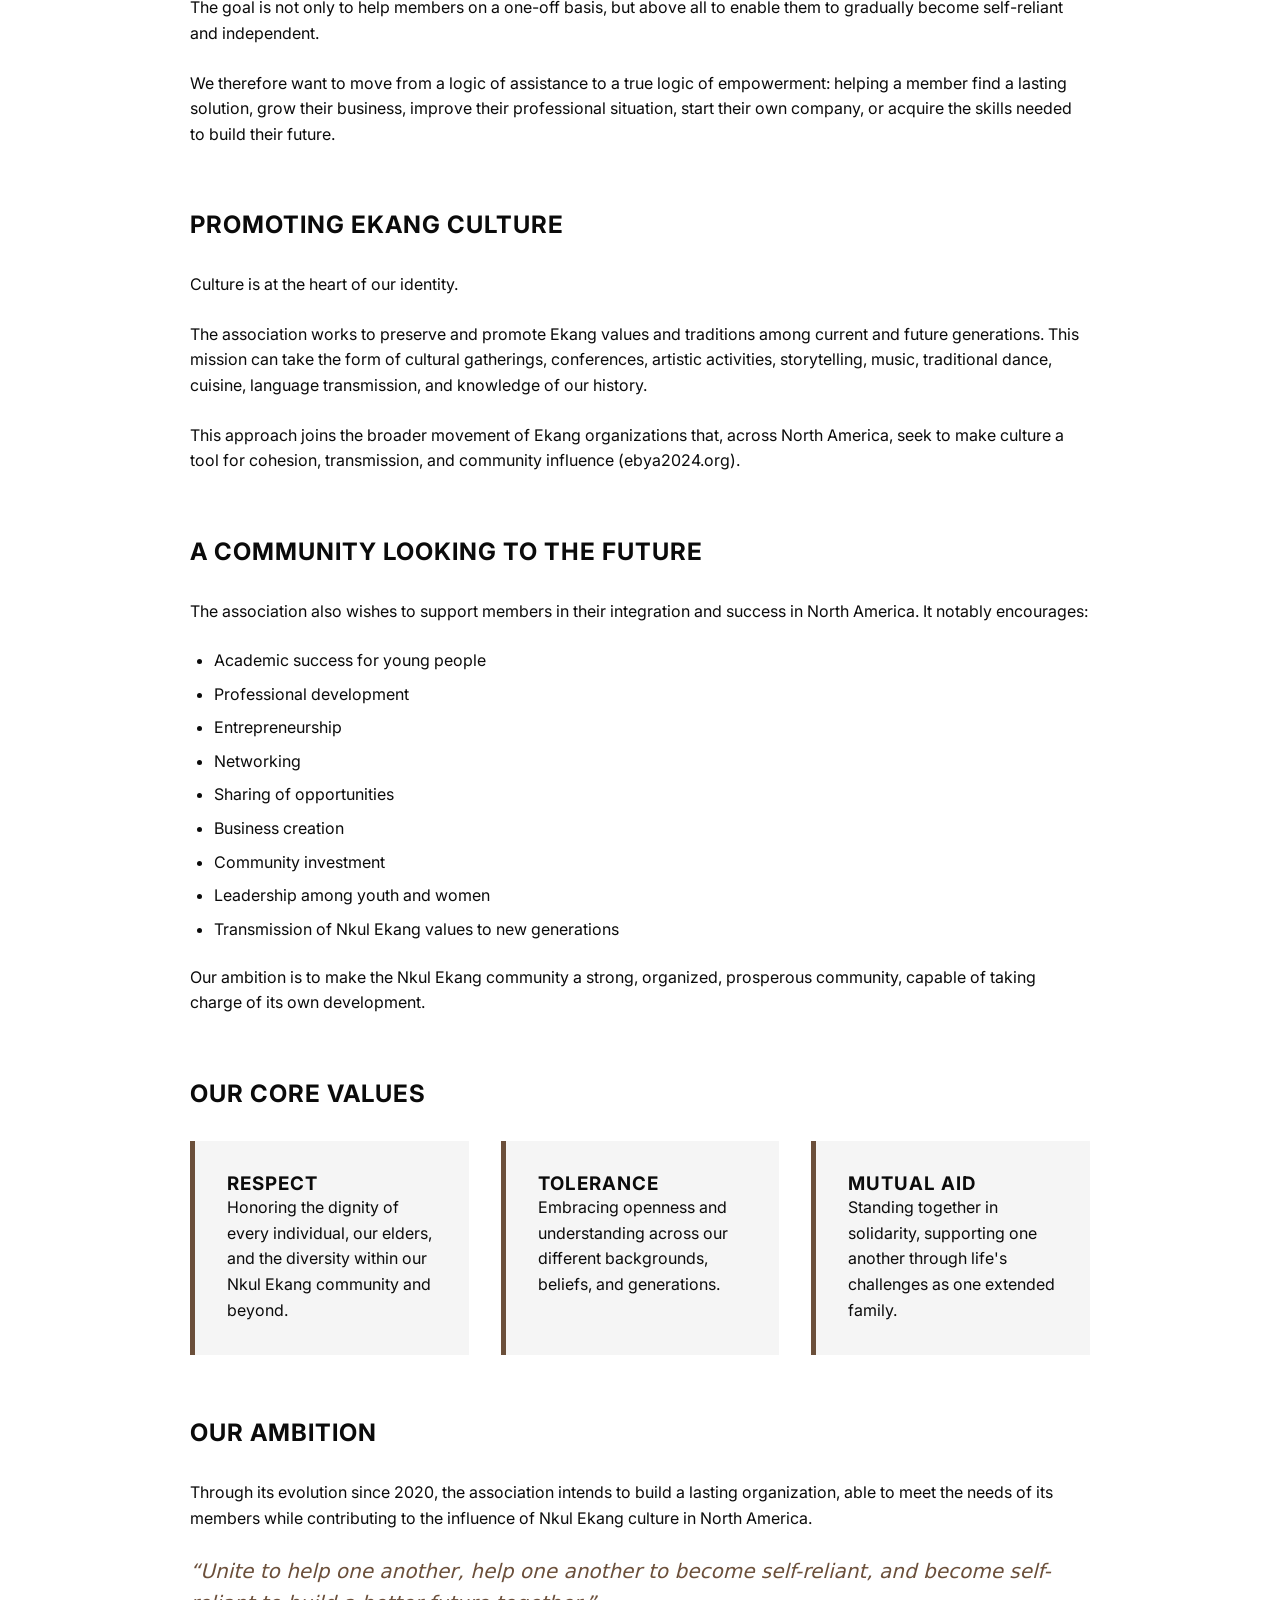
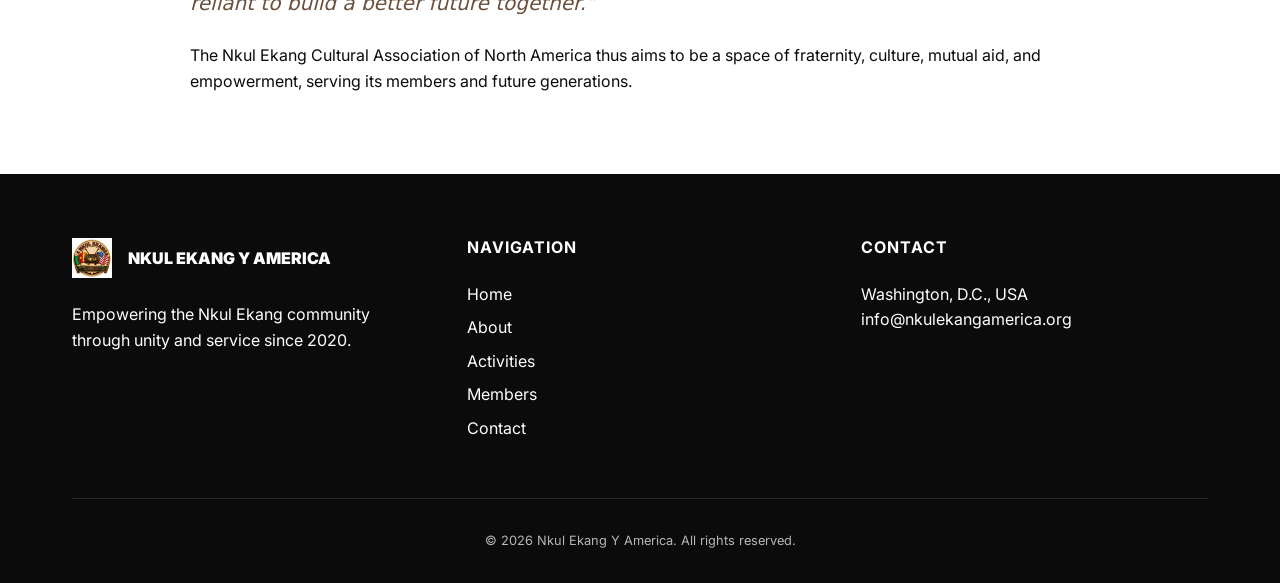
==== commit 5a62a300: "Corrige la section culture : culture Ekang, non Nkul Ekang Nkul Ekang est le nom de l'association ; " ====
--- a/about.html
+++ b/about.html
@@ -216,10 +216,10 @@
                     <p style="margin-bottom: 1.5rem;" data-i18n="about-entraide-p3">The goal is not only to help members on a one-off basis, but above all to enable them to gradually become self-reliant and independent.</p>
                     <p data-i18n="about-entraide-p4">We therefore want to move from a logic of assistance to a true logic of empowerment: helping a member find a lasting solution, grow their business, improve their professional situation, start their own company, or acquire the skills needed to build their future.</p>
 
-                    <h2 style="margin-top: 4rem; margin-bottom: 2rem;" data-i18n="about-culture-title">Promoting Nkul Ekang Culture</h2>
+                    <h2 style="margin-top: 4rem; margin-bottom: 2rem;" data-i18n="about-culture-title">Promoting Ekang Culture</h2>
                     <p style="margin-bottom: 1.5rem;" data-i18n="about-culture-p1">Culture is at the heart of our identity.</p>
-                    <p style="margin-bottom: 1.5rem;" data-i18n="about-culture-p2">The association works to preserve and promote Nkul Ekang values and traditions among current and future generations. This mission can take the form of cultural gatherings, conferences, artistic activities, storytelling, music, traditional dance, cuisine, language transmission, and knowledge of our history.</p>
-                    <p data-i18n="about-culture-p3">This approach joins the broader movement of Nkul Ekang organizations that, across North America, seek to make culture a tool for cohesion, transmission, and community influence (<a href="https://ebya2024.org" target="_blank" rel="noopener">ebya2024.org</a>).</p>
+                    <p style="margin-bottom: 1.5rem;" data-i18n="about-culture-p2">The association works to preserve and promote Ekang values and traditions among current and future generations. This mission can take the form of cultural gatherings, conferences, artistic activities, storytelling, music, traditional dance, cuisine, language transmission, and knowledge of our history.</p>
+                    <p data-i18n="about-culture-p3">This approach joins the broader movement of Ekang organizations that, across North America, seek to make culture a tool for cohesion, transmission, and community influence (<a href="https://ebya2024.org" target="_blank" rel="noopener">ebya2024.org</a>).</p>
 
                     <h2 style="margin-top: 4rem; margin-bottom: 2rem;" data-i18n="about-future-title">A Community Looking to the Future</h2>
                     <p style="margin-bottom: 1.5rem;" data-i18n="about-future-intro">The association also wishes to support members in their integration and success in North America. It notably encourages:</p>
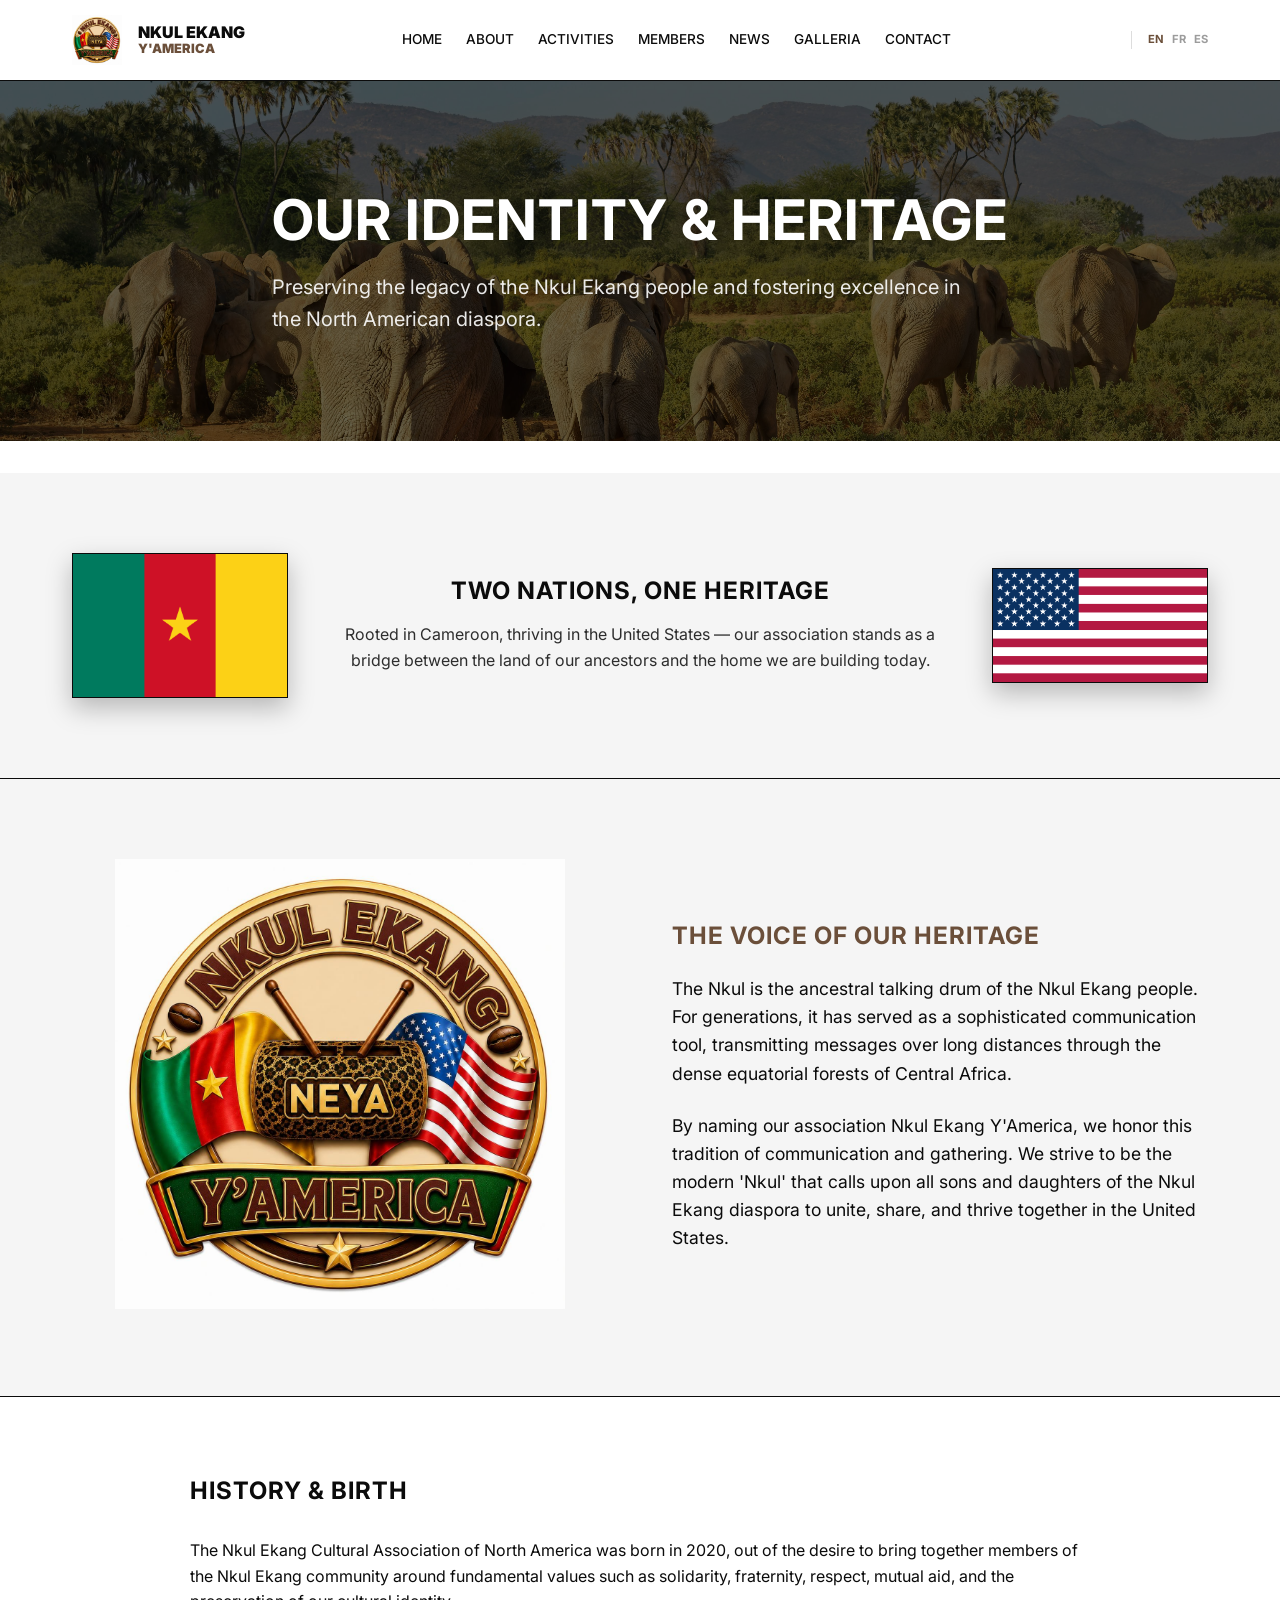
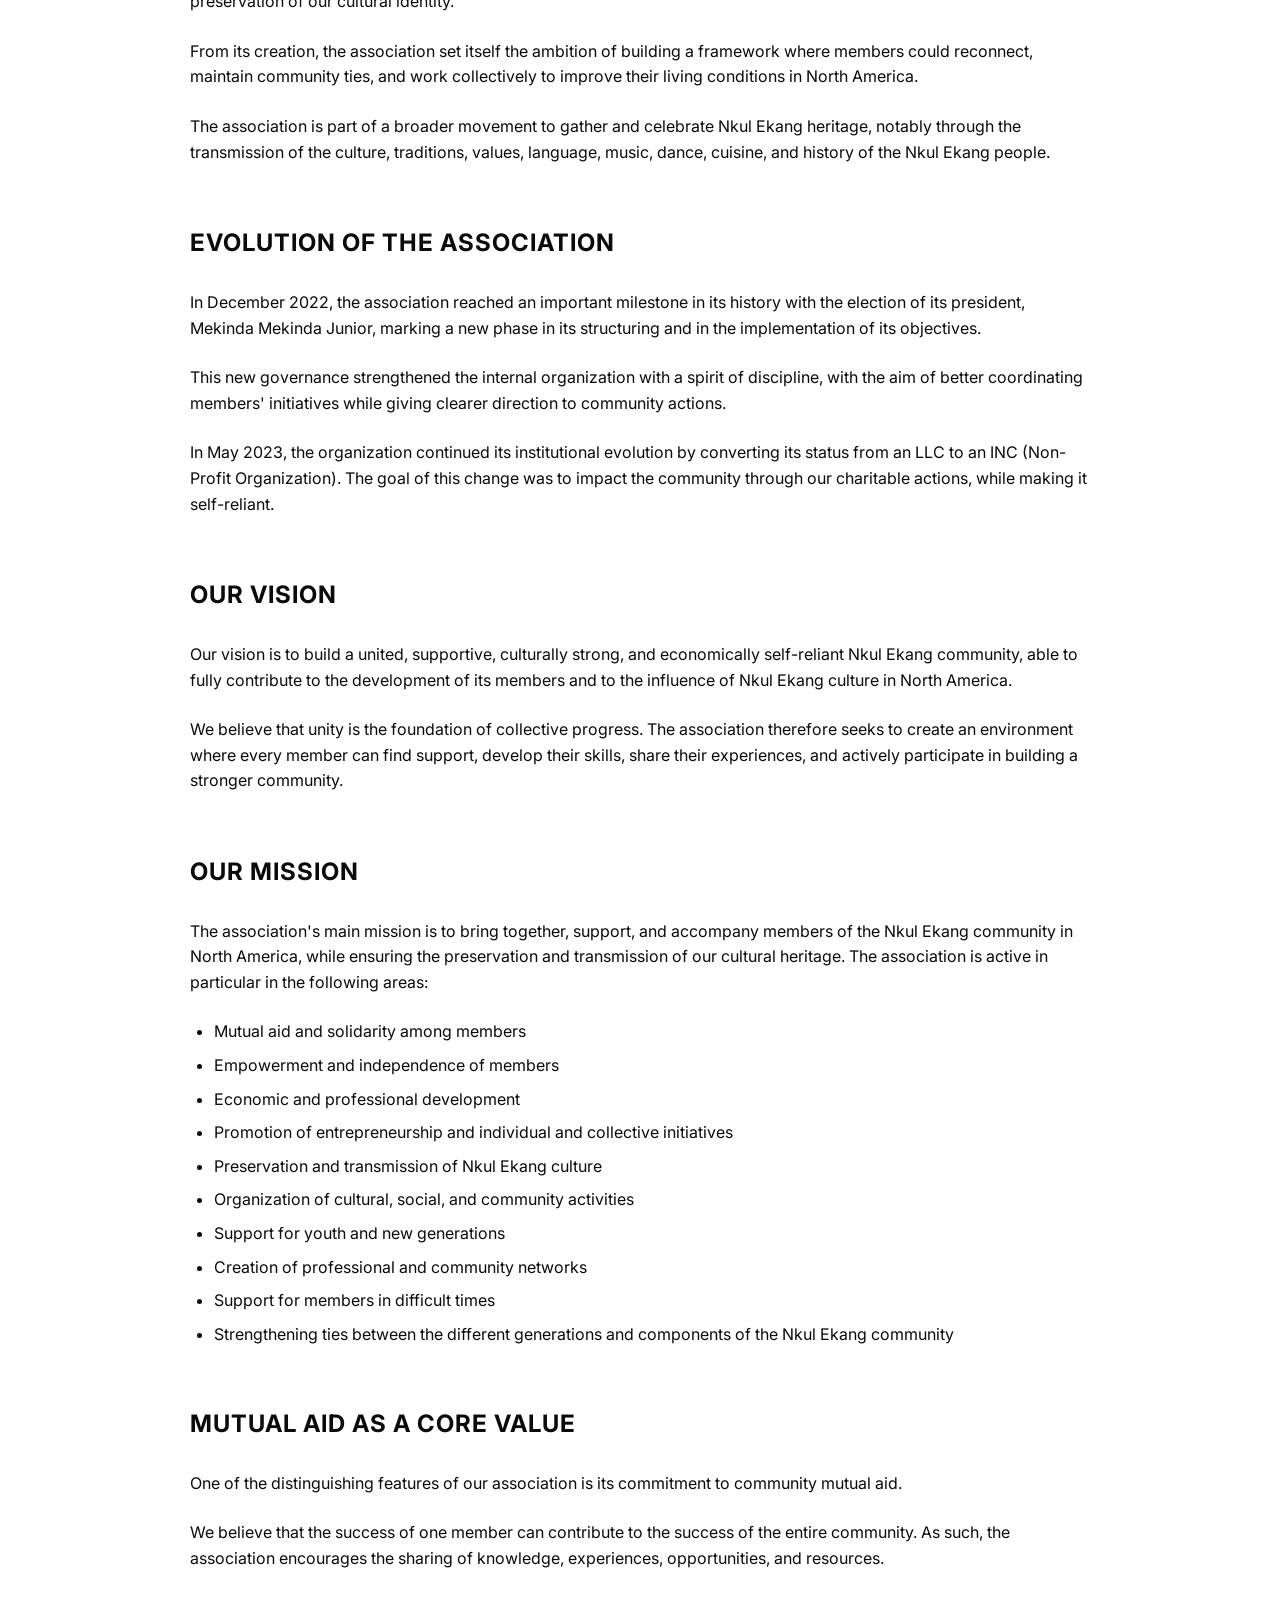
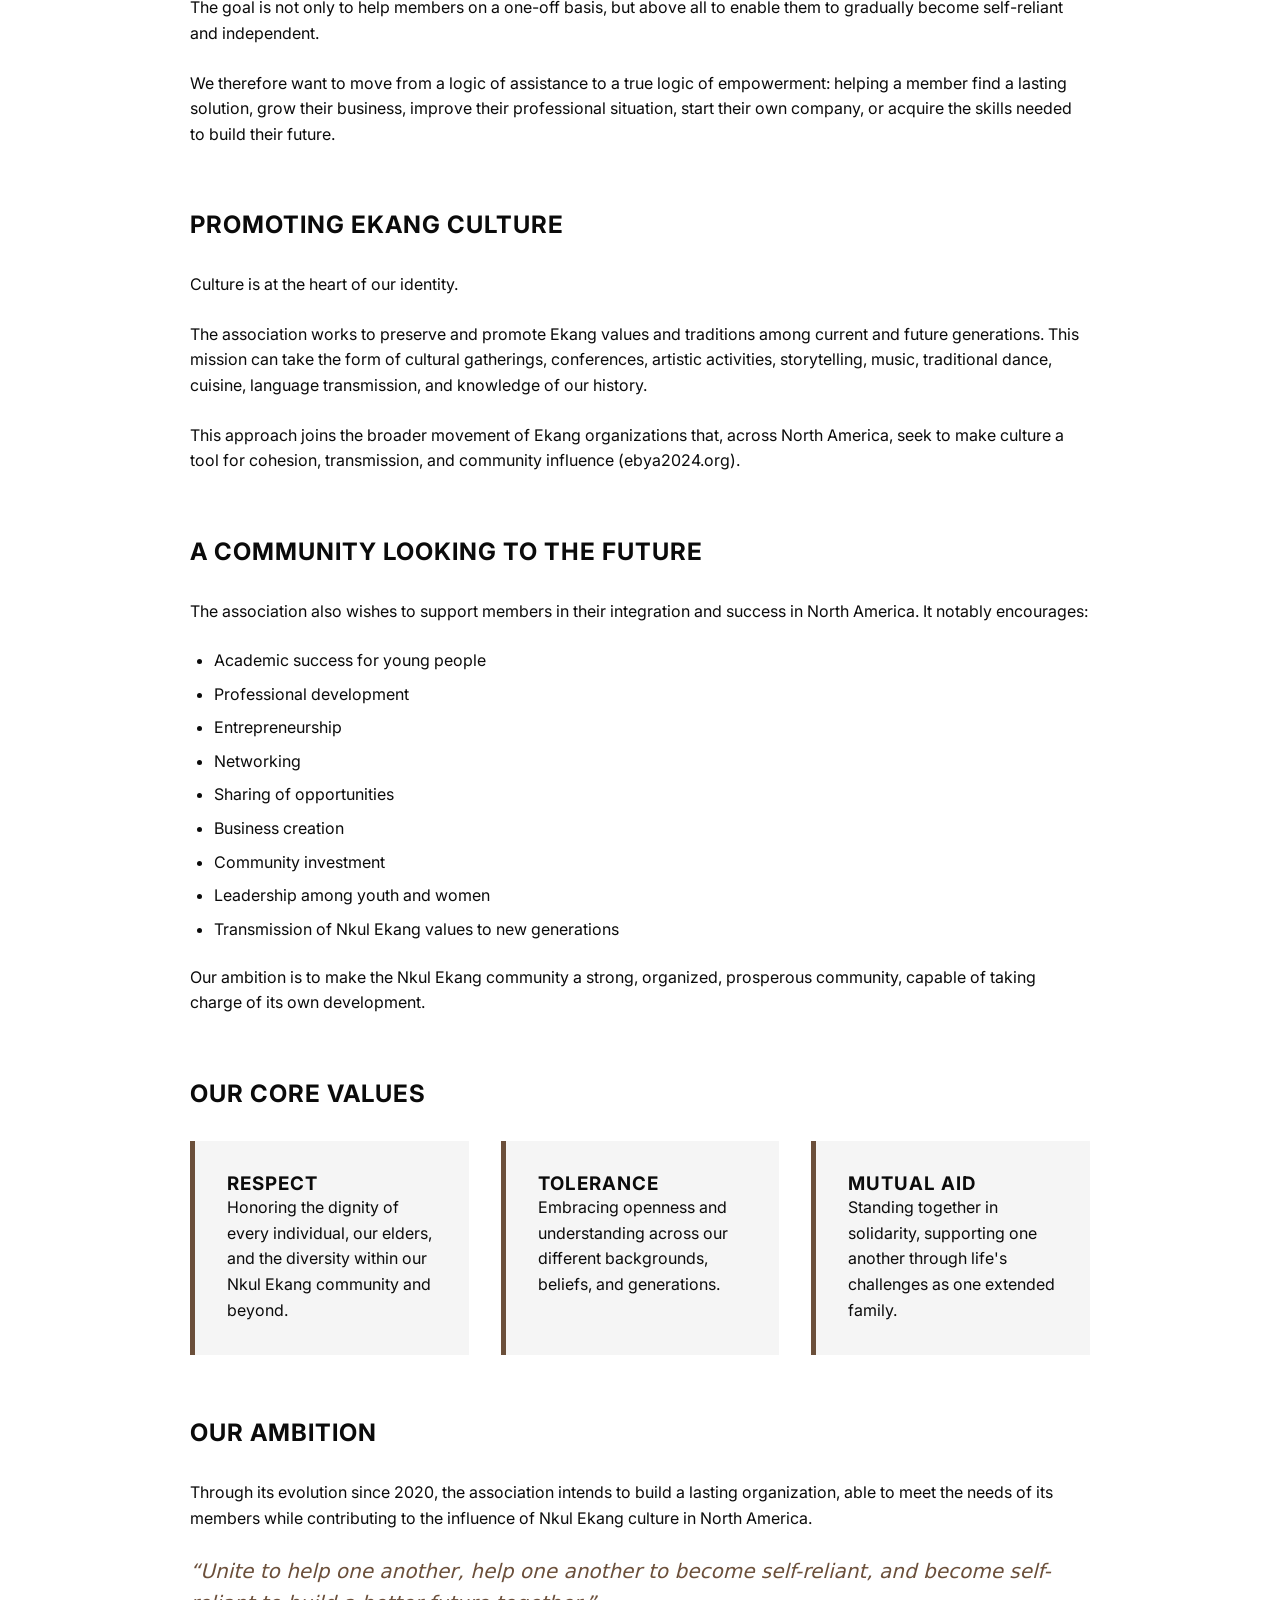
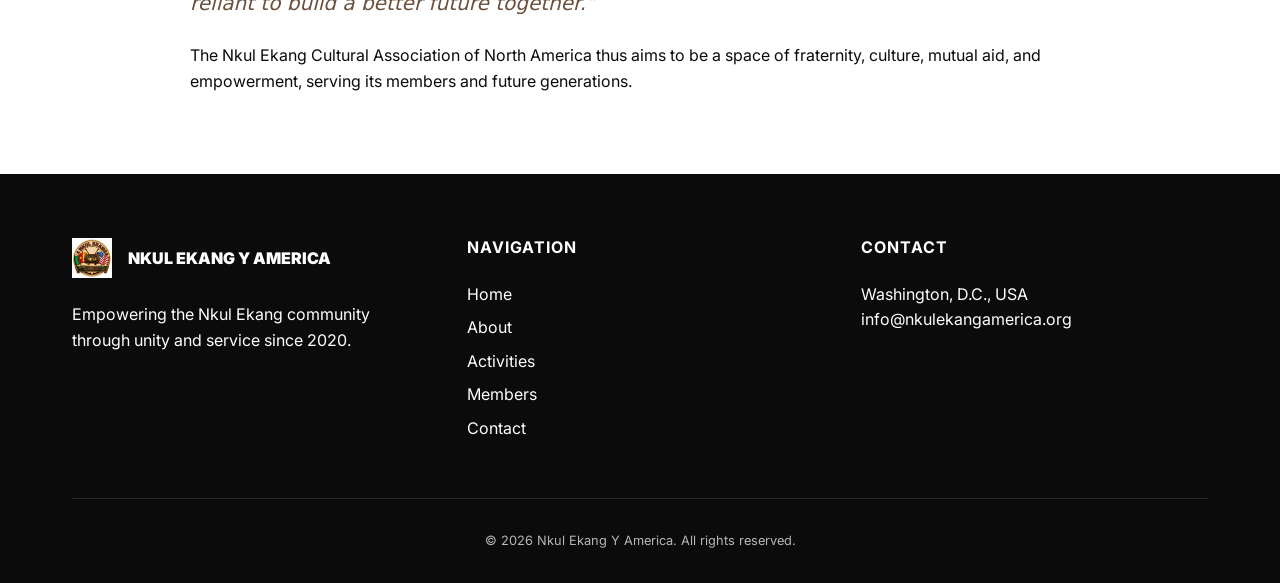
==== commit 58981081: "Corrige Y America en Y'America dans le logo de la nav bar Co-Authored-By: Claude Sonnet 5 <noreply@a" ====
--- a/about.html
+++ b/about.html
@@ -110,7 +110,7 @@
                     <img src="assets/images/logos/logo.jpg" alt="Logo" style="height: 50px;">
                     <div class="logo-text">
                         <span>Nkul Ekang</span>
-                        <span>Y America</span>
+                        <span>Y'America</span>
                     </div>
                 </a>
                 <div class="nav-links">
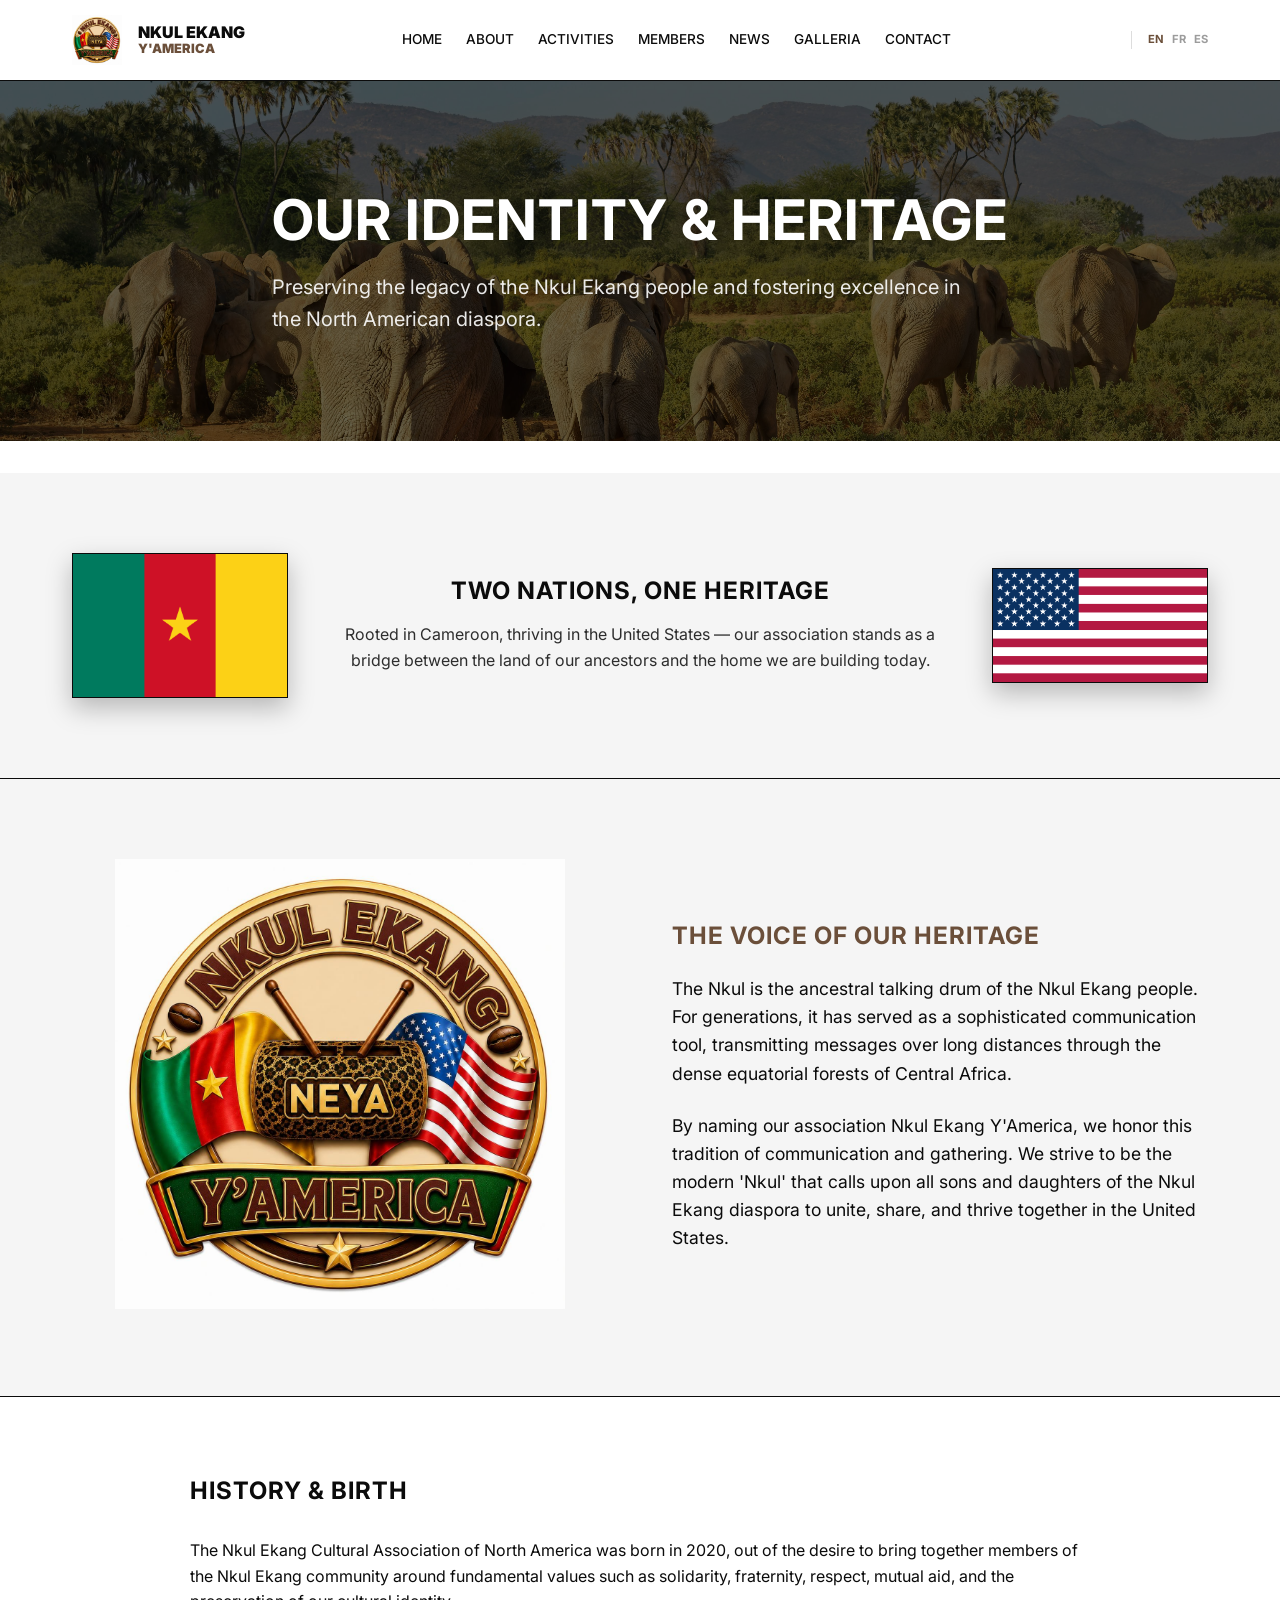
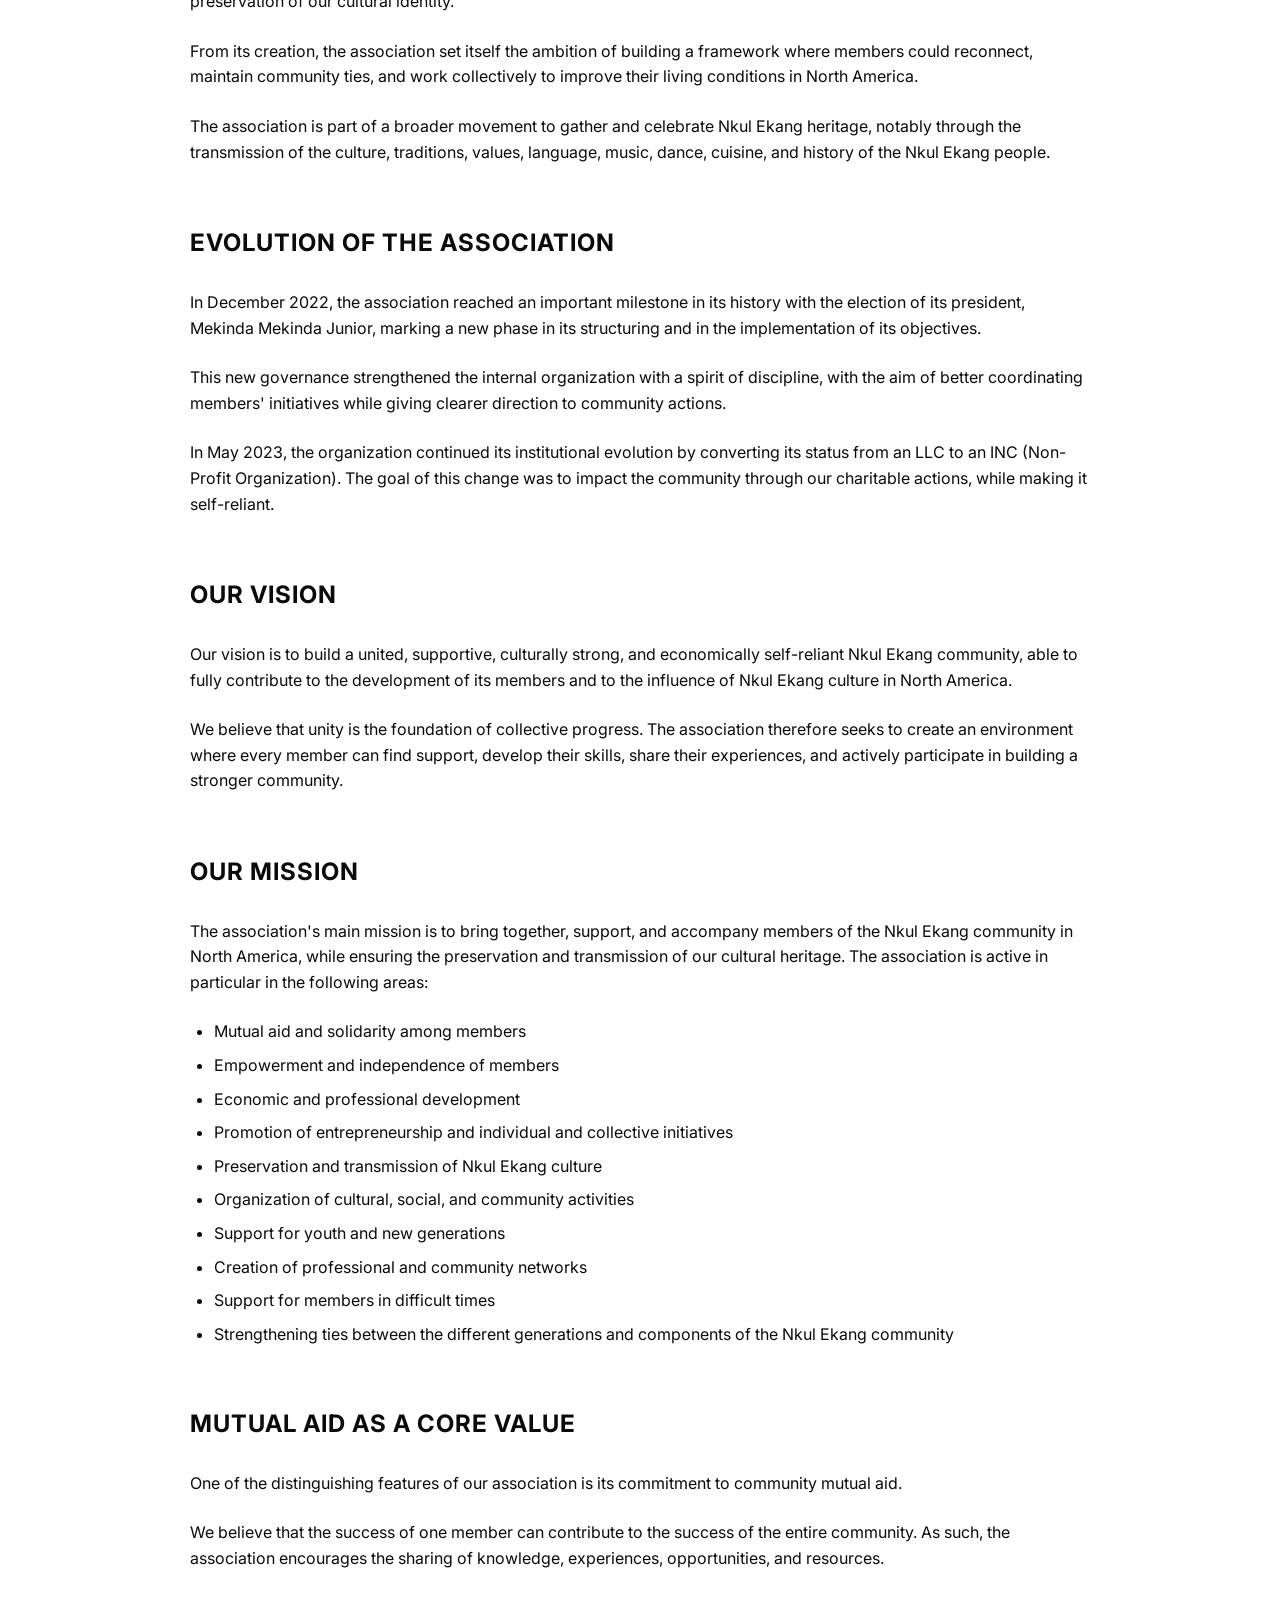
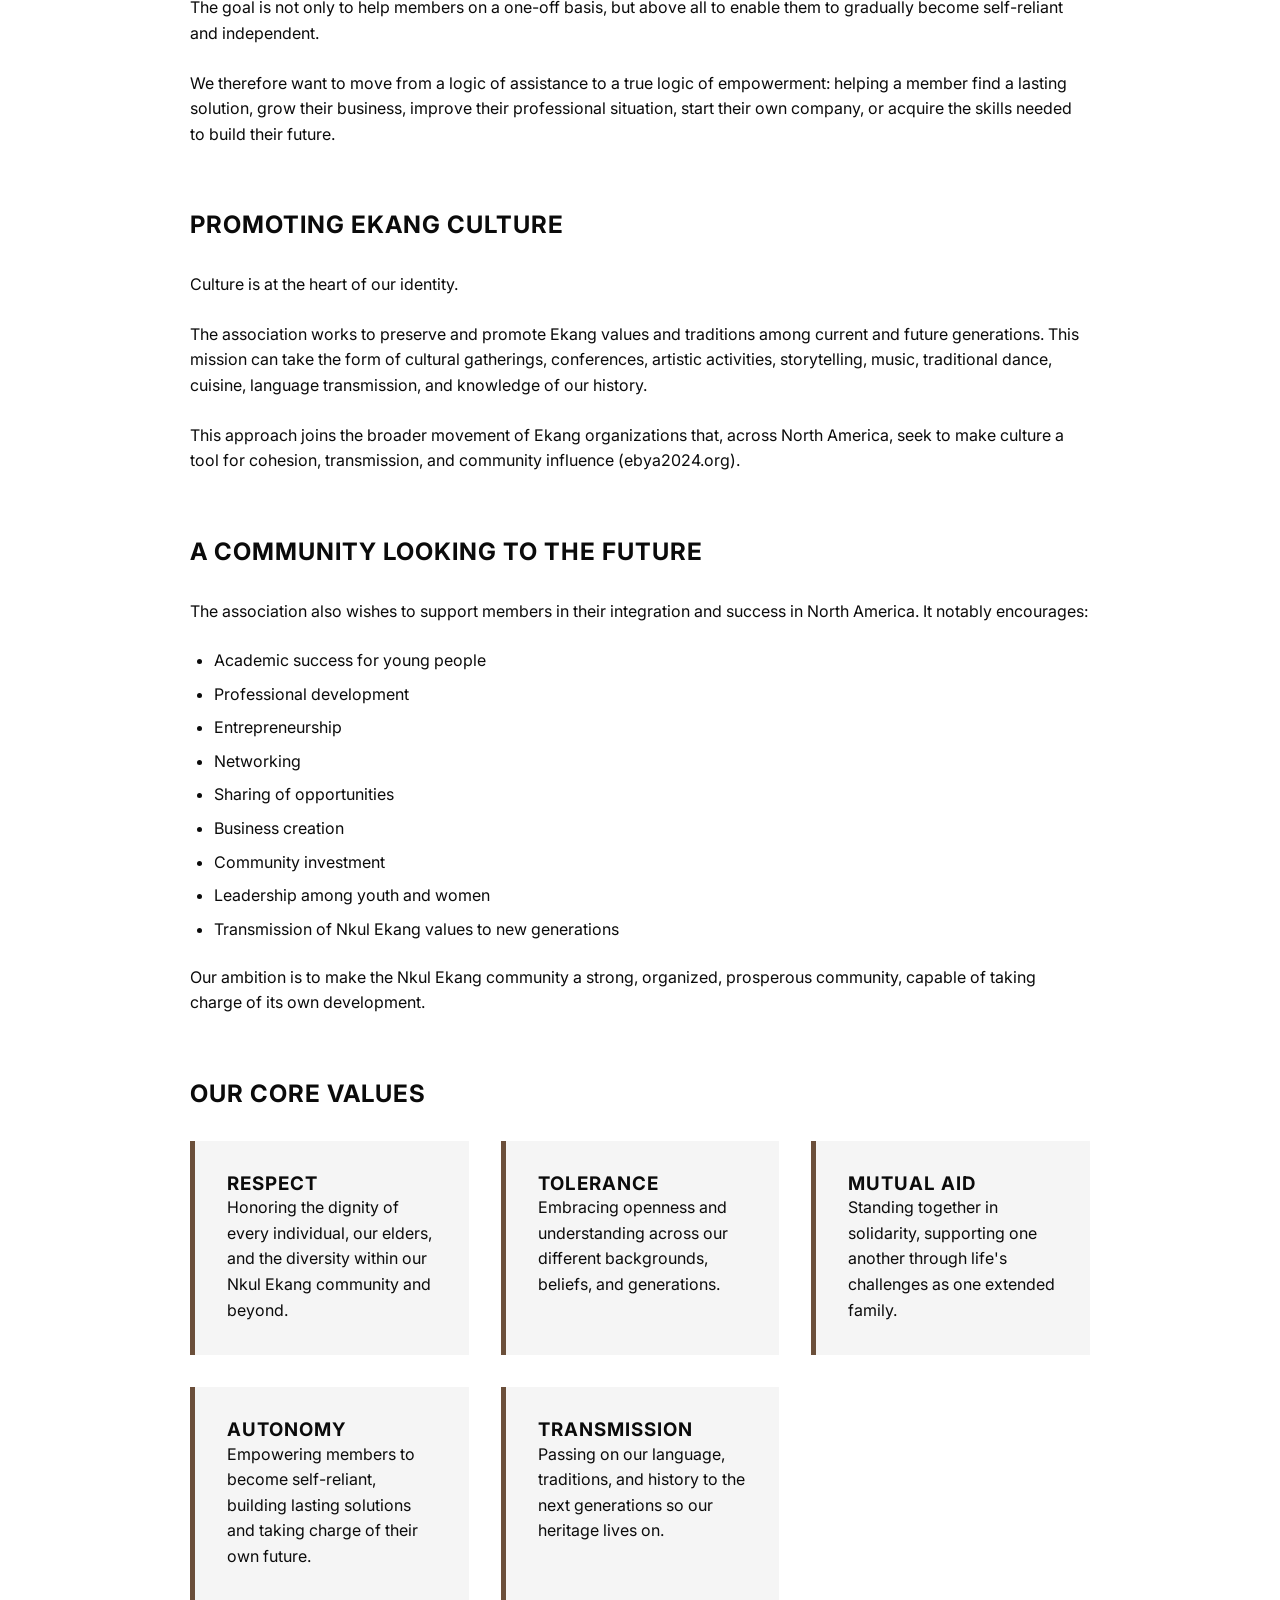
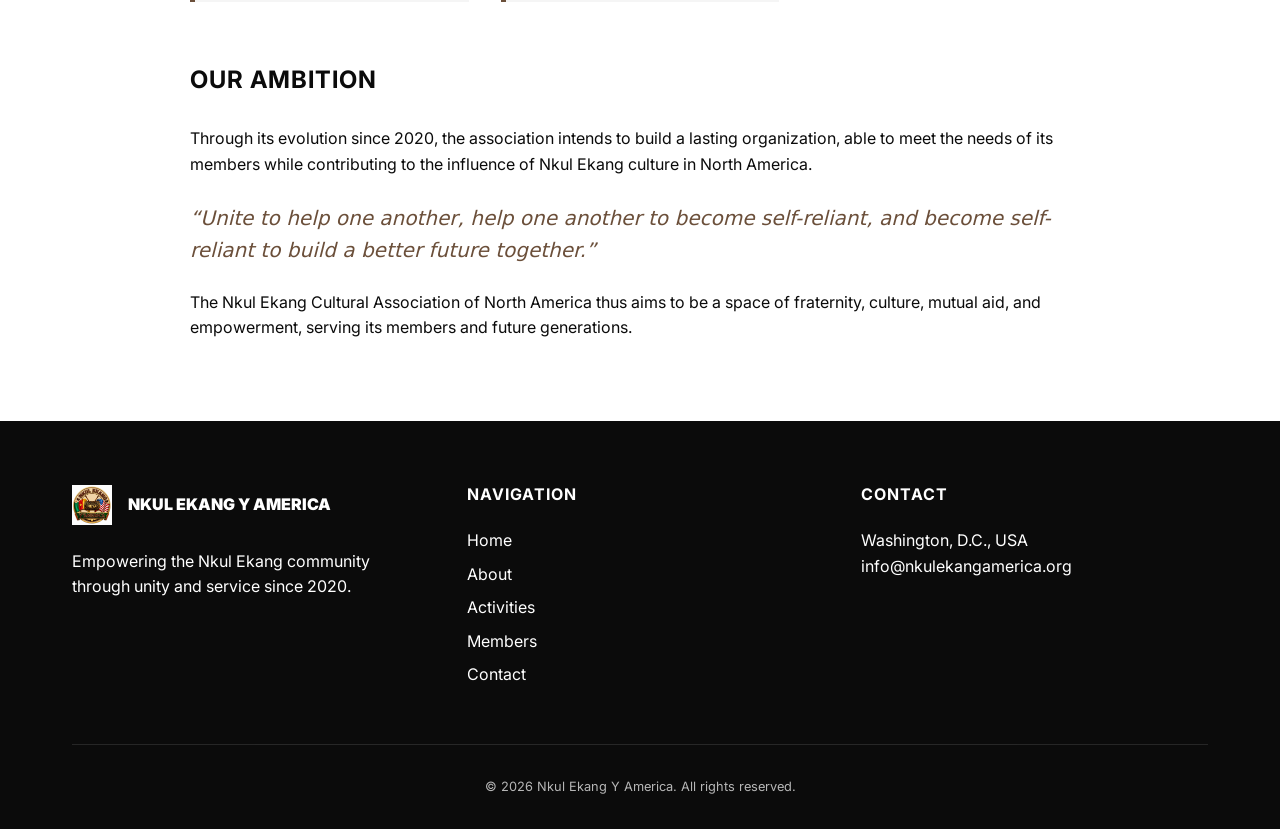
==== commit 06850519: "Ajoute Autonomie et Transmission aux valeurs fondamentales Complete la grille des valeurs de la page" ====
--- a/about.html
+++ b/about.html
@@ -252,6 +252,14 @@
                             <h3 data-i18n="value-entraide-title">Mutual Aid</h3>
                             <p data-i18n="value-entraide-desc">Standing together in solidarity, supporting one another through life's challenges as one extended family.</p>
                         </div>
+                        <div class="value-card">
+                            <h3 data-i18n="value-autonomie-title">Autonomy</h3>
+                            <p data-i18n="value-autonomie-desc">Empowering members to become self-reliant, building lasting solutions and taking charge of their own future.</p>
+                        </div>
+                        <div class="value-card">
+                            <h3 data-i18n="value-transmission-title">Transmission</h3>
+                            <p data-i18n="value-transmission-desc">Passing on our language, traditions, and history to the next generations so our heritage lives on.</p>
+                        </div>
                     </div>
 
                     <h2 style="margin-top: 4rem; margin-bottom: 2rem;" data-i18n="about-ambition-title">Our Ambition</h2>
